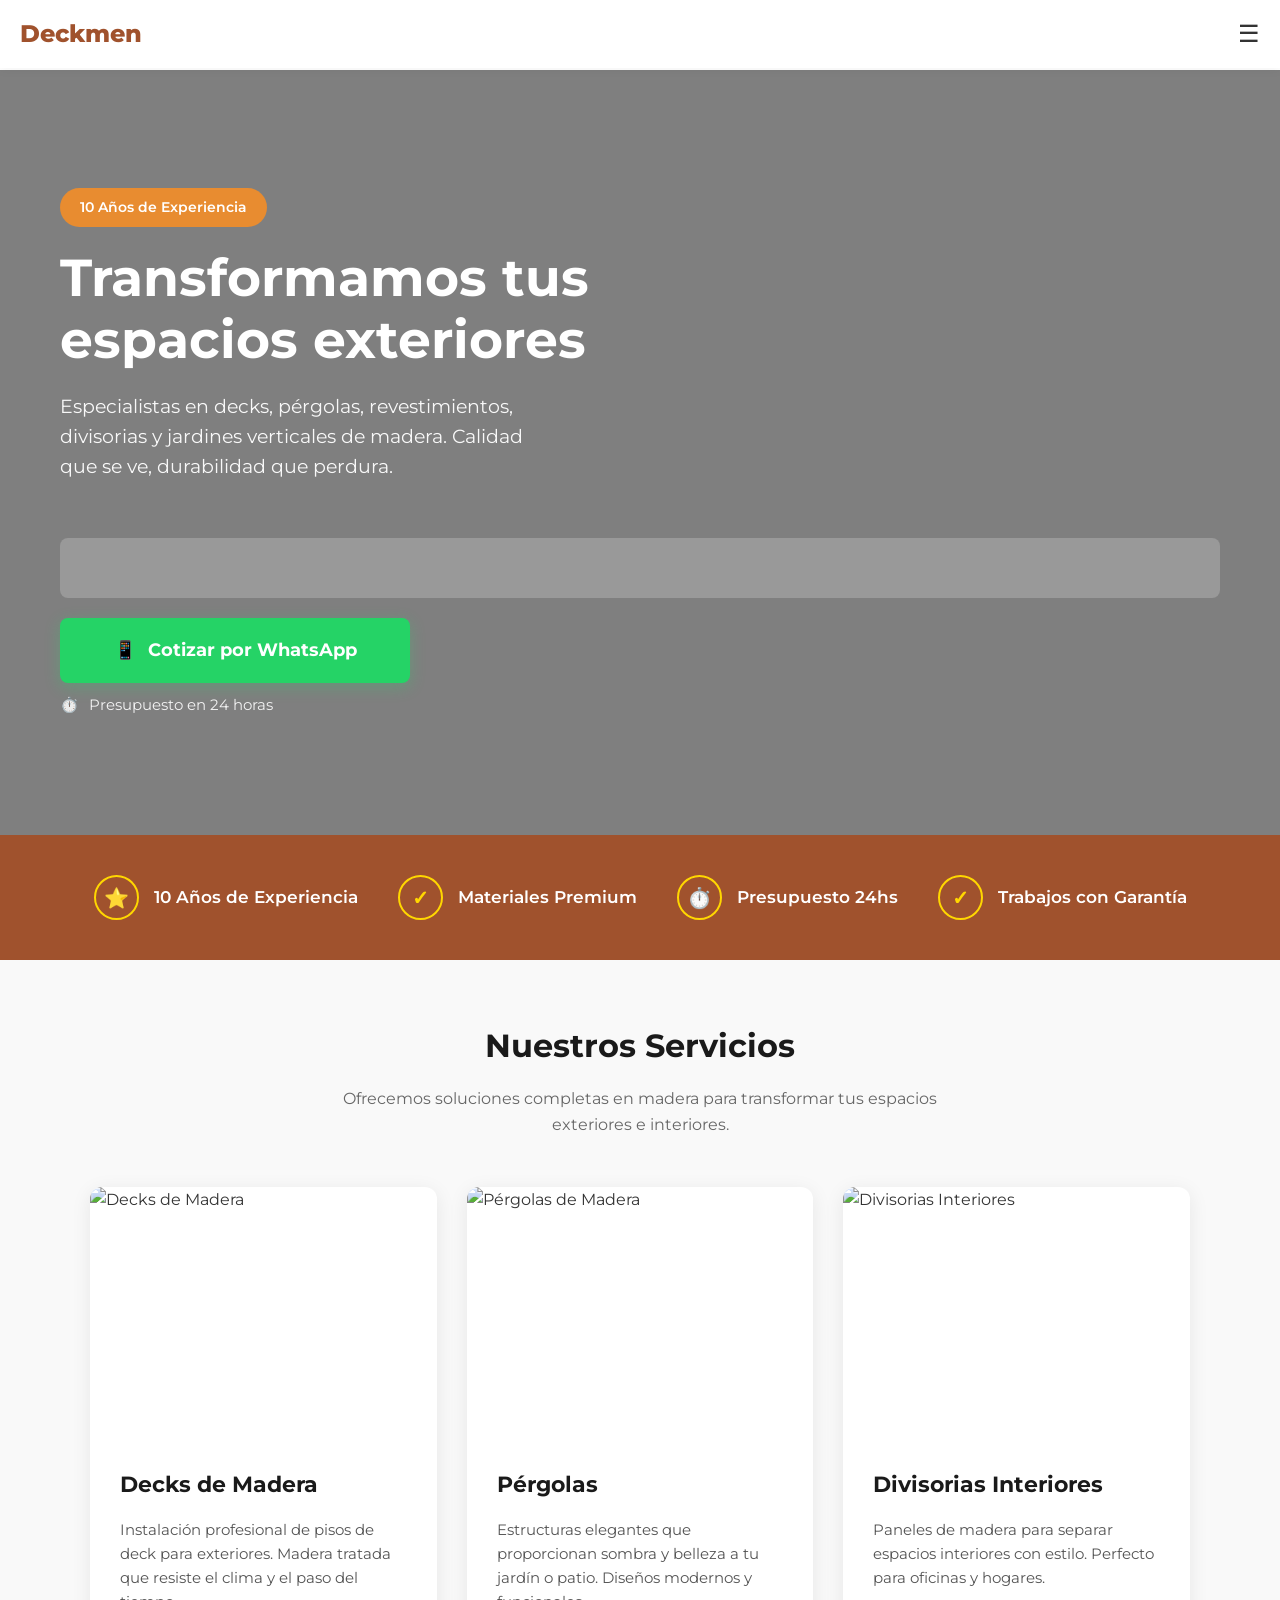
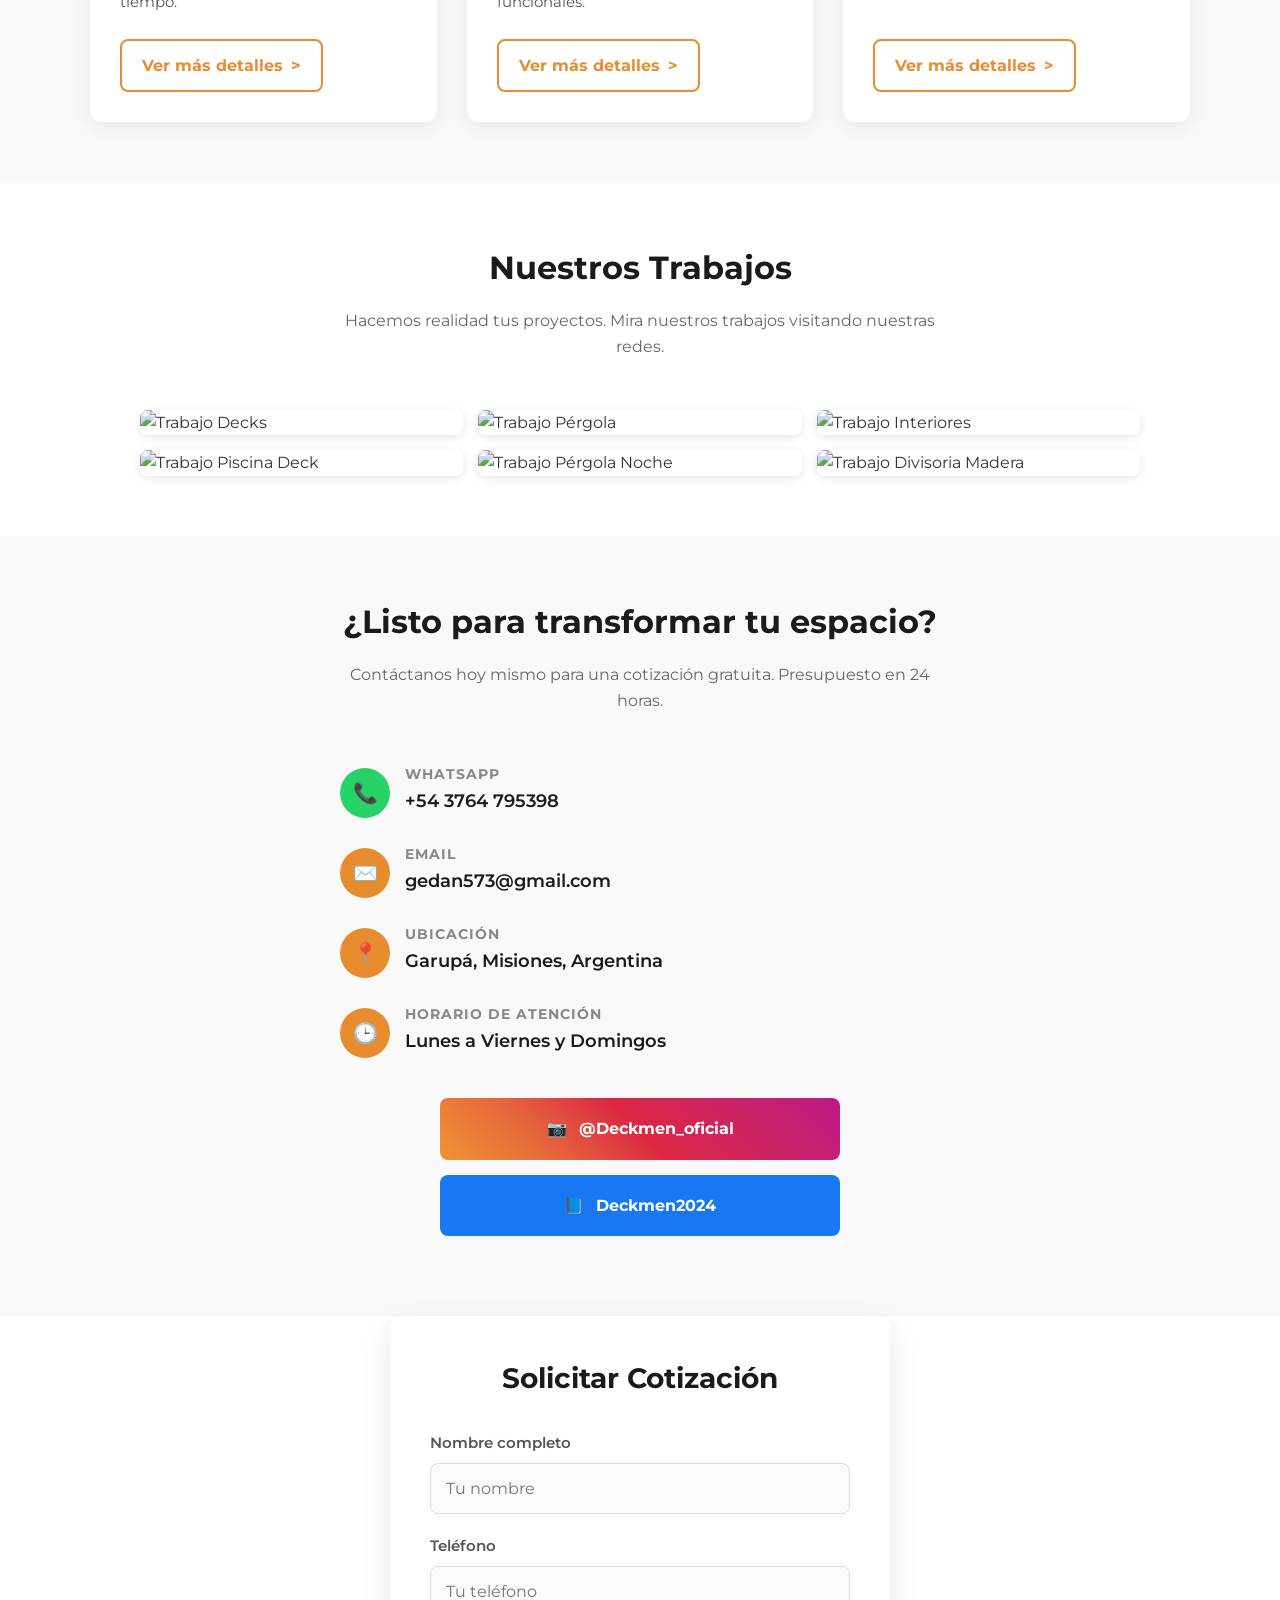
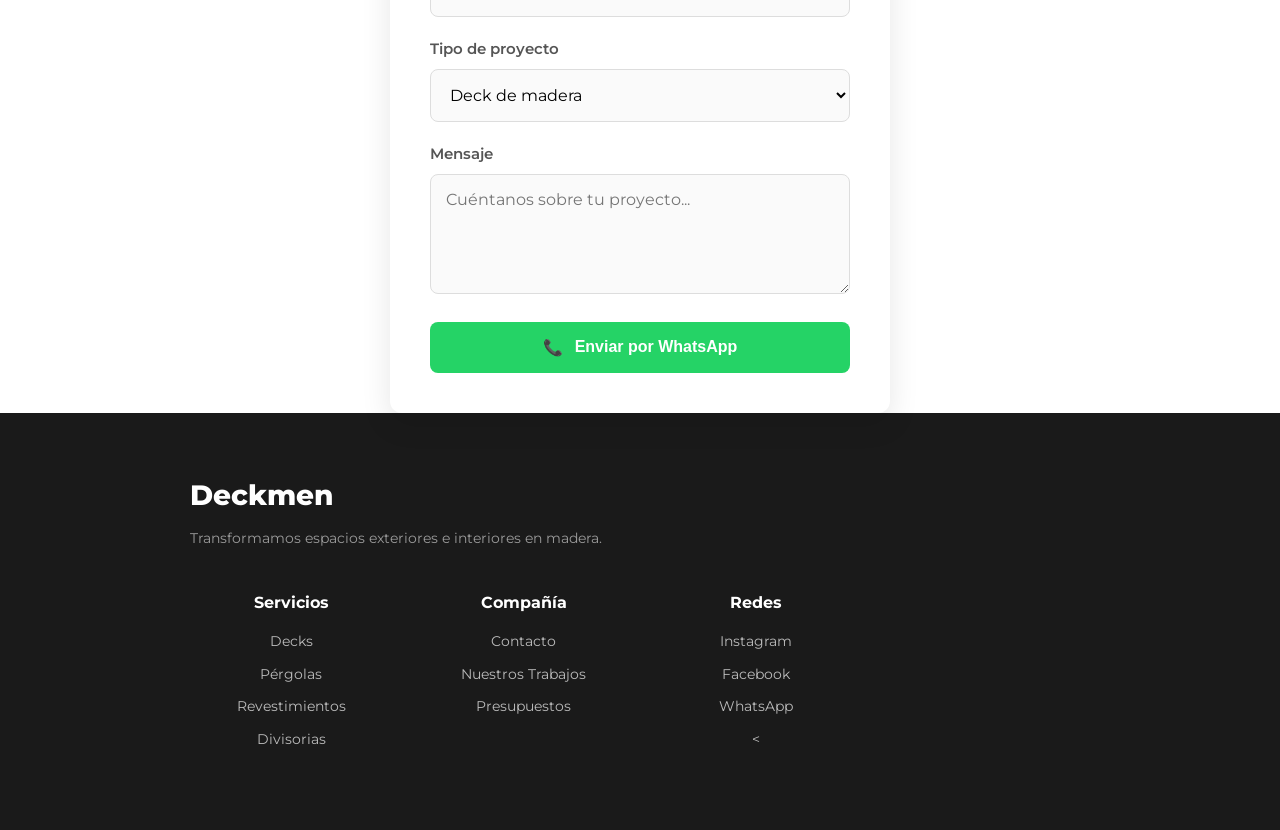
==== index.html @ de9d0a2b "Create index.html" ====
<!DOCTYPE html>
<html lang="es">
<head>
    <meta charset="UTF-8">
    <meta name="viewport" content="width=device-width, initial-scale=1.0">
    <title>Deckmen - Especialistas en Decks y Pérgolas</title>
    <link href="https://fonts.googleapis.com/css2?family=Montserrat:wght@400;600;700;800&display=swap" rel="stylesheet">
    <style>
        /* --- ESTILOS GENERALES --- */
        * { margin: 0; padding: 0; box-sizing: border-box; }
        body { font-family: 'Montserrat', sans-serif; line-height: 1.6; color: #333; background-color: #fff; padding-top: 70px; }
        h1, h2, h3 { font-weight: 700; color: #1a1a1a; }
        a { text-decoration: none; color: inherit; transition: 0.3s; }
        ul { list-style: none; }

        /* Variables de colores basados en las capturas */
        :root {
            --color-principal: #A0522D; /* Marrón/Naranja de fondo */
            --color-whatsapp: #25D366; /* Verde WhatsApp */
            --color-destacado: #E88C30; /* Naranja botones/iconos */
            --gris-fondo: #f9f9f9;
        }

        /* --- HEADER (Basado en image_8.png/image_9.png) --- */
        header { background: #fff; padding: 15px 20px; box-shadow: 0 2px 10px rgba(0,0,0,0.05); position: fixed; width: 100%; top: 0; z-index: 1000; display: flex; justify-content: space-between; align-items: center; }
        .logo { font-size: 24px; font-weight: 800; color: var(--color-principal); }
        .menu-btn { font-size: 24px; background: none; border: none; cursor: pointer; color: #333; }

        /* --- HERO SECTION (Basado en image_2.png) --- */
        .hero { 
            background: linear-gradient(rgba(0,0,0,0.5), rgba(0,0,0,0.5)), 
                        url('https://images.unsplash.com/photo-1590059336118-2e3b2e565983?q=80&w=1200&auto=format&fit=crop') no-repeat center center/cover; /* PLACEHOLDER IMAGE */
            min-height: 85vh; display: flex; flex-direction: column; justify-content: center; padding: 40px 20px; color: white; text-align: left;
        }
        .hero-badge { display: inline-block; background: var(--color-destacado); color: white; padding: 8px 20px; border-radius: 25px; font-size: 14px; font-weight: 600; margin-bottom: 20px; width: fit-content; }
        .hero h1 { font-size: 38px; color: white; margin-bottom: 20px; line-height: 1.2; max-width: 600px; }
        .hero p { font-size: 17px; margin-bottom: 35px; max-width: 500px; opacity: 0.95; }
        
        .btn-whatsapp { display: inline-flex; align-items: center; justify-content: center; gap: 12px; background: var(--color-whatsapp); color: white; padding: 18px 30px; border-radius: 8px; font-size: 18px; font-weight: 700; width: 100%; max-width: 350px; box-shadow: 0 4px 15px rgba(37, 211, 102, 0.3); }
        .btn-whatsapp:hover { background: #1ebe57; transform: translateY(-2px); }
        
        .placeholder-box { width: 100%; height: 60px; background: rgba(255,255,255,0.2); border-radius: 8px; margin: 20px 0; } /* Caja blanca vacía de image_2.png */
        .hero-note { display: flex; align-items: center; gap: 10px; font-size: 15px; opacity: 0.9; margin-top: 10px; }

        /* --- FEATURES BAR (Naranja - Basado en image_3.png) --- */
        .features { background: var(--color-principal); color: white; padding: 40px 20px; display: flex; flex-direction: column; gap: 25px; }
        .feature-item { display: flex; align-items: center; gap: 15px; font-size: 17px; font-weight: 600; }
        .feature-icon { font-size: 24px; color: #fff; width: 30px; text-align: center; }
        /* Iconos circulares con borde amarillo de las fotos */
        .feature-item .icon-circle { width: 45px; height: 45px; border-radius: 50%; border: 2px solid #FFD700; display: flex; align-items: center; justify-content: center; color: #FFD700; font-size: 20px; }

        /* --- SECCIONES COMUNES --- */
        section { padding: 60px 20px; }
        .section-title { color: #1a1a1a; font-size: 32px; text-align: center; margin-bottom: 15px; }
        .section-subtitle { text-align: center; color: #666; max-width: 600px; margin: 0 auto 50px auto; font-size: 16px; }

        /* --- SERVICIOS (Tarjetas con fotos - Basado en image_4.png, image_5.png) --- */
        .servicios { background-color: var(--gris-fondo); }
        .servicios-grid { display: grid; grid-template-columns: 1fr; gap: 30px; max-width: 400px; margin: 0 auto; }
        
        .servicio-card { background: white; border-radius: 12px; overflow: hidden; box-shadow: 0 4px 20px rgba(0,0,0,0.08); display: flex; flex-direction: column; }
        .servicio-img { width: 100%; height: 250px; object-fit: cover; }
        .servicio-info { padding: 30px; flex-grow: 1; display: flex; flex-direction: column; }
        .servicio-info h3 { color: #1a1a1a; font-size: 22px; margin-bottom: 15px; }
        .servicio-info p { color: #555; font-size: 15px; margin-bottom: 25px; flex-grow: 1; }
        
        .btn-detalles { display: inline-flex; align-items: center; justify-content: center; gap: 8px; color: var(--color-destacado); font-weight: 700; font-size: 16px; border: 2px solid var(--color-destacado); padding: 12px 20px; border-radius: 8px; width: fit-content; align-self: flex-start; }
        .btn-detalles:hover { background-color: var(--color-destacado); color: white; }

        /* --- NUESTROS TRABAJOS (Galería - Basado en image_6.png, image_7.png, image_8.png) --- */
        .trabajos-gallery { display: grid; grid-template-columns: 1fr; gap: 15px; max-width: 1000px; margin: 0 auto; }
        .gallery-item { width: 100%; border-radius: 8px; overflow: hidden; box-shadow: 0 2px 10px rgba(0,0,0,0.1); }
        .gallery-item img { width: 100%; height: auto; display: block; object-fit: cover; }

        /* --- CONTACTO DETALLADO (Basado en image_10.png) --- */
        .contacto-info { background-color: var(--gris-fondo); }
        .contacto-list { max-width: 600px; margin: 0 auto 40px auto; display: flex; flex-direction: column; gap: 25px; }
        .contacto-item { display: flex; align-items: flex-start; gap: 15px; }
        .contacto-icon-circle { width: 50px; height: 50px; border-radius: 50%; background-color: var(--color-destacado); color: white; display: flex; align-items: center; justify-content: center; font-size: 20px; flex-shrink: 0; margin-top: 5px; }
        /* Variación verde para WhatsApp */
        .contacto-item.ws .contacto-icon-circle { background-color: var(--color-whatsapp); }
        
        .contacto-text h4 { font-size: 14px; color: #888; text-transform: uppercase; letter-spacing: 1px; margin-bottom: 2px; }
        .contacto-text p { font-size: 18px; font-weight: 600; color: #1a1a1a; }

        /* Botones grandes de redes sociales */
        .social-buttons-large { display: flex; flex-direction: column; gap: 15px; max-width: 400px; margin: 0 auto; }
        .btn-social-lg { display: flex; align-items: center; justify-content: center; gap: 12px; padding: 18px; border-radius: 8px; color: white; font-weight: 700; font-size: 16px; text-align: center; }
        .btn-social-lg.ig { background: linear-gradient(45deg, #f09433 0%, #e6683c 25%, #dc2743 50%, #cc2366 75%, #bc1888 100%); }
        .btn-social-lg.fb { background-color: #1877F2; }
        .btn-social-lg:hover { transform: translateY(-2px); opacity: 0.9; }

        /* --- FORMULARIO COTIZACIÓN (Basado en image_8.png) --- */
        .quote-form-container { background-color: #fff; padding: 0; }
        .form-card { background: white; border-radius: 12px; padding: 40px; box-shadow: 0 10px 30px rgba(0,0,0,0.1); max-width: 500px; margin: -100px auto 0 auto; position: relative; z-index: 10; }
        .form-card h2 { font-size: 28px; text-align: center; margin-bottom: 30px; color: #1a1a1a; }
        
        .form-group { margin-bottom: 20px; }
        .form-label { display: block; font-weight: 600; color: #555; margin-bottom: 8px; font-size: 15px; }
        .form-input, .form-textarea, .form-select { width: 100%; padding: 15px; border: 1px solid #ddd; border-radius: 8px; font-family: 'Montserrat', sans-serif; font-size: 16px; background-color: #fafafa; }
        .form-textarea { height: 120px; resize: vertical; }
        
        .btn-submit-ws { display: inline-flex; align-items: center; justify-content: center; gap: 12px; background: var(--color-whatsapp); color: white; padding: 16px; border-radius: 8px; font-size: 16px; font-weight: 700; width: 100%; border: none; cursor: pointer; transition: 0.3s; }
        .btn-submit-ws:hover { background: #1ebe57; }

        /* Espaciador para el formulario que sobresale */
        .form-spacer { height: 120px; background-color: var(--gris-fondo); }

        /* --- FOOTER (Basado en image_8.png, image_9.png) --- */
        footer { background-color: #1a1a1a; color: rgba(255,255,255,0.7); padding: 60px 20px 30px 20px; font-size: 14px; }
        .footer-logo { font-size: 28px; font-weight: 800; color: #fff; margin-bottom: 10px; text-align: center; }
        .footer-tagline { text-align: center; margin-bottom: 40px; opacity: 0.8; }
        
        .footer-grid { display: grid; grid-template-columns: repeat(2, 1fr); gap: 30px; max-width: 600px; margin: 0 auto 40px auto; text-align: center; }
        .footer-col h4 { color: #fff; font-size: 16px; margin-bottom: 15px; }
        .footer-col ul li { margin-bottom: 10px; }
        .footer-col ul li a:hover { color: #fff; text-decoration: underline; }

        .footer-bottom { border-top: 1px solid rgba(255,255,255,0.1); padding-top: 30px; text-align: center; }
        .social-links-minimal { display: flex; justify-content: center; gap: 20px; margin-bottom: 20px; font-size: 18px; }
        .social-links-minimal a:hover { color: #fff; }

        /* --- RESPONSIVE MEDIA QUERIES --- */
        @media (min-width: 768px) {
            .hero { padding: 60px; }
            .hero h1 { font-size: 52px; }
            .hero p { font-size: 19px; }
            .btn-whatsapp { width: auto; }
            
            .features { flex-direction: row; justify-content: center; flex-wrap: wrap; gap: 40px; }
            
            .servicios-grid { grid-template-columns: repeat(2, 1fr); max-width: 800px; }
            
            .trabajos-gallery { grid-template-columns: repeat(2, 1fr); }
            
            .footer-grid { grid-template-columns: repeat(4, 1fr); max-width: 900px; }
            .footer-logo, .footer-tagline { text-align: left; margin-left: auto; margin-right: auto; max-width: 900px; }
        }

        @media (min-width: 1024px) {
            .servicios-grid { grid-template-columns: repeat(3, 1fr); max-width: 1100px; }
            .trabajos-gallery { grid-template-columns: repeat(3, 1fr); }
        }
    </style>
</head>
<body>
    
    <header>
        <a href="#" class="logo">Deckmen</a>
        <button class="menu-btn">☰</button>
    </header>

    <section class="hero">
        <span class="hero-badge">10 Años de Experiencia</span> <h1>Transformamos tus espacios exteriores</h1>
        <p>Especialistas en decks, pérgolas, revestimientos, divisorias y jardines verticales de madera. Calidad que se ve, durabilidad que perdura.</p>
        
        <div class="placeholder-box"></div> <a href="https://wa.me/543764795398?text=Hola%20Deckmen!%20Quiero%20cotizar%20un%20trabajo" class="btn-whatsapp" target="_blank">
            <span>📱</span> Cotizar por WhatsApp </a>
        <div class="hero-note">
            <span>⏱️</span>
            <span>Presupuesto en 24 horas</span>
        </div>
    </section>

    <section class="features">
        <div class="feature-item">
            <div class="icon-circle">⭐</div>
            <span>10 Años de Experiencia</span> </div>
        <div class="feature-item">
            <div class="icon-circle">✓</div>
            <span>Materiales Premium</span>
        </div>
        <div class="feature-item">
            <div class="icon-circle">⏱️</div>
            <span>Presupuesto 24hs</span>
        </div>
        <div class="feature-item">
            <div class="icon-circle">✓</div>
            <span>Trabajos con Garantía</span>
        </div>
    </section>

    <section class="servicios" id="servicios">
        <h2 class="section-title">Nuestros Servicios</h2>
        <p class="section-subtitle">Ofrecemos soluciones completas en madera para transformar tus espacios exteriores e interiores.</p>
        
        <div class="servicios-grid">
            <div class="servicio-card">
                <img src="https://images.unsplash.com/photo-1622390732800-4f5a3f28249a?q=80&w=500&auto=format&fit=crop" alt="Decks de Madera" class="servicio-img"> <div class="servicio-info">
                    <h3>Decks de Madera</h3>
                    <p>Instalación profesional de pisos de deck para exteriores. Madera tratada que resiste el clima y el paso del tiempo.</p>
                    <a href="#" class="btn-detalles">Ver más detalles <span>></span></a>
                </div>
            </div>

            <div class="servicio-card">
                <img src="https://images.unsplash.com/photo-1590059336118-2e3b2e565983?q=80&w=500&auto=format&fit=crop" alt="Pérgolas de Madera" class="servicio-img"> <div class="servicio-info">
                    <h3>Pérgolas</h3>
                    <p>Estructuras elegantes que proporcionan sombra y belleza a tu jardín o patio. Diseños modernos y funcionales.</p>
                    <a href="#" class="btn-detalles">Ver más detalles <span>></span></a>
                </div>
            </div>

            <div class="servicio-card">
                <img src="https://images.unsplash.com/photo-1618220179428-22790b461013?q=80&w=500&auto=format&fit=crop" alt="Divisorias Interiores" class="servicio-img"> <div class="servicio-info">
                    <h3>Divisorias Interiores</h3>
                    <p>Paneles de madera para separar espacios interiores con estilo. Perfecto para oficinas y hogares.</p>
                    <a href="#" class="btn-detalles">Ver más detalles <span>></span></a>
                </div>
            </div>
        </div>
    </section>

    <section class="trabajos" id="trabajos">
        <h2 class="section-title">Nuestros Trabajos</h2>
        <p class="section-subtitle">Hacemos realidad tus proyectos. Mira nuestros trabajos visitando nuestras redes.</p> <div class="trabajos-gallery">
            <div class="gallery-item"><img src="https://images.unsplash.com/photo-1580587771525-7819dd3e914a?q=80&w=600&auto=format&fit=crop" alt="Trabajo Decks"></div>
            <div class="gallery-item"><img src="https://images.unsplash.com/photo-1600607687920-4e2a09cf159d?q=80&w=600&auto=format&fit=crop" alt="Trabajo Pérgola"></div>
            <div class="gallery-item"><img src="https://images.unsplash.com/photo-1618219908412-a29a1bb7b86e?q=80&w=600&auto=format&fit=crop" alt="Trabajo Interiores"></div>
            <div class="gallery-item"><img src="https://images.unsplash.com/photo-1613545325278-f24b0cae1224?q=80&w=600&auto=format&fit=crop" alt="Trabajo Piscina Deck"></div>
            <div class="gallery-item"><img src="https://images.unsplash.com/photo-1600607687644-c7171b42498b?q=80&w=600&auto=format&fit=crop" alt="Trabajo Pérgola Noche"></div>
            <div class="gallery-item"><img src="https://images.unsplash.com/photo-1618221195710-dd6b41faaea6?q=80&w=600&auto=format&fit=crop" alt="Trabajo Divisoria Madera"></div>
        </div>
    </section>

    <section class="contacto-info" id="contacto">
        <h2 class="section-title">¿Listo para transformar tu espacio?</h2>
        <p class="section-subtitle">Contáctanos hoy mismo para una cotización gratuita. Presupuesto en 24 horas.</p>
        
        <div class="contacto-list">
            <div class="contacto-item ws">
                <div class="contacto-icon-circle">📞</div>
                <div class="contacto-text">
                    <h4>WhatsApp</h4>
                    <p>+54 3764 795398</p>
                </div>
            </div>
            <div class="contacto-item">
                <div class="contacto-icon-circle">✉️</div>
                <div class="contacto-text">
                    <h4>Email</h4>
                    <p>gedan573@gmail.com</p>
                </div>
            </div>
            <div class="contacto-item">
                <div class="contacto-icon-circle">📍</div>
                <div class="contacto-text">
                    <h4>Ubicación</h4>
                    <p>Garupá, Misiones, Argentina</p>
                </div>
            </div>
            <div class="contacto-item">
                <div class="contacto-icon-circle">🕒</div>
                <div class="contacto-text">
                    <h4>Horario de Atención</h4>
                    <p>Lunes a Viernes y Domingos</p>
                </div>
            </div>
        </div>

        <div class="social-buttons-large">
            <a href="https://instagram.com/Deckmen_oficial" class="btn-social-lg ig" target="_blank">
                <span>📷</span> @Deckmen_oficial
            </a>
            <a href="https://facebook.com/Deckmen2024" class="btn-social-lg fb" target="_blank">
                <span>📘</span> Deckmen2024
            </a>
        </div>
    </section>

    <div class="form-spacer"></div>

    <section class="quote-form-container">
        <div class="form-card">
            <h2>Solicitar Cotización</h2>
            <form id="cotizacionForm">
                <div class="form-group">
                    <label class="form-label">Nombre completo</label>
                    <input type="text" class="form-input" placeholder="Tu nombre" required id="formNombre">
                </div>
                <div class="form-group">
                    <label class="form-label">Teléfono</label>
                    <input type="tel" class="form-input" placeholder="Tu teléfono" required id="formTelefono">
                </div>
                <div class="form-group">
                    <label class="form-label">Tipo de proyecto</label>
                    <select class="form-select" id="formProyecto">
                        <option>Deck de madera</option>
                        <option>Pérgola</option>
                        <option>Revestimiento</option>
                        <option>Divisoria</option>
                        <option>Otro</option>
                    </select>
                </div>
                <div class="form-group">
                    <label class="form-label">Mensaje</label>
                    <textarea class="form-textarea" placeholder="Cuéntanos sobre tu proyecto..." id="formMensaje"></textarea>
                </div>
                <button type="submit" class="btn-submit-ws">
                    <span>📞</span> Enviar por WhatsApp
                </button>
            </form>
        </div>
    </section>

    <footer>
        <div class="footer-logo">Deckmen</div>
        <p class="footer-tagline">Transformamos espacios exteriores e interiores en madera.</p>
        
        <div class="footer-grid">
            <div class="footer-col">
                <h4>Servicios</h4>
                <ul>
                    <li><a href="#">Decks</a></li>
                    <li><a href="#">Pérgolas</a></li>
                    <li><a href="#">Revestimientos</a></li>
                    <li><a href="#">Divisorias</a></li>
                </ul>
            </div>
            <div class="footer-col">
                <h4>Compañía</h4>
                <ul>
                    <li><a href="#contacto">Contacto</a></li>
                    <li><a href="#trabajos">Nuestros Trabajos</a></li>
                    <li><a href="#">Presupuestos</a></li>
                </ul>
            </div>
            <div class="footer-col">
                <h4>Redes</h4>
                <ul>
                    <li><a href="https://instagram.com/Deckmen_oficial">Instagram</a></li>
                    <li><a href="https://facebook.com/Deckmen2024">Facebook</a></li>
                    <li><a href="#">WhatsApp</a></li>
                <
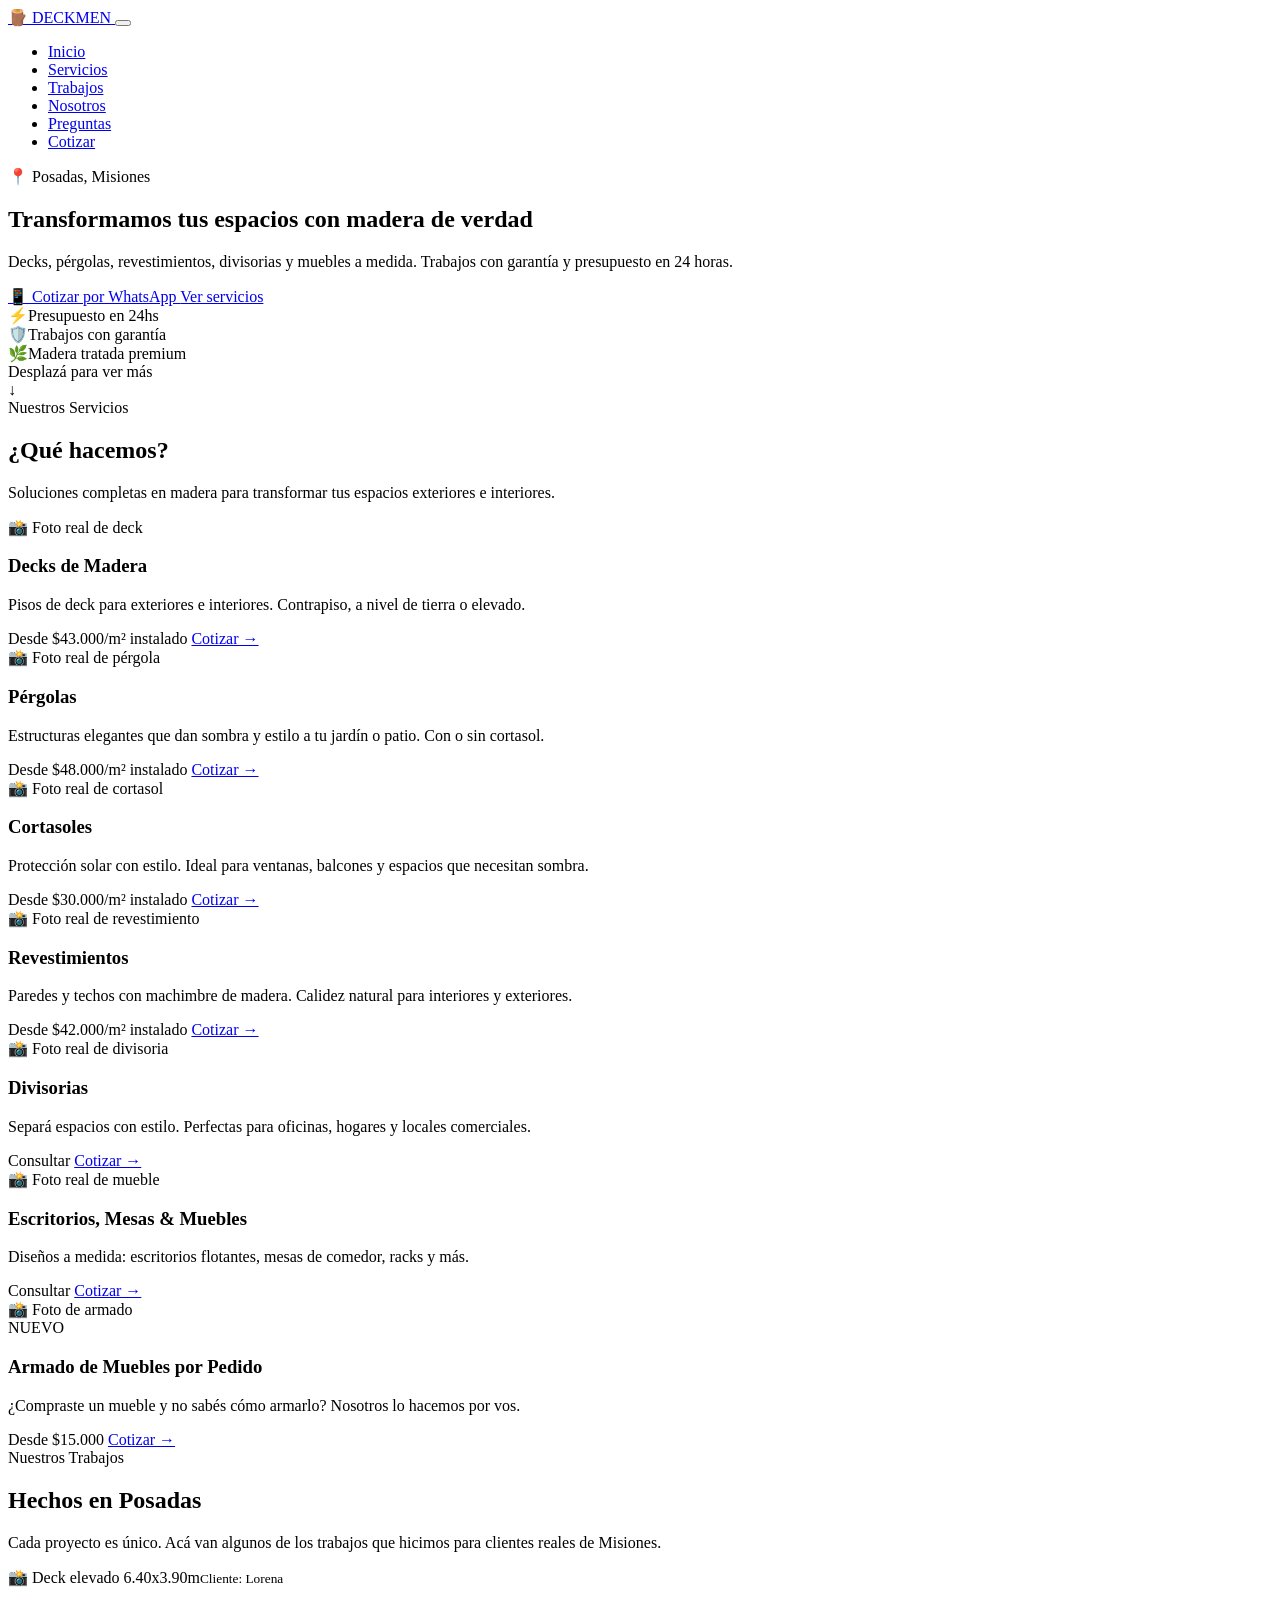
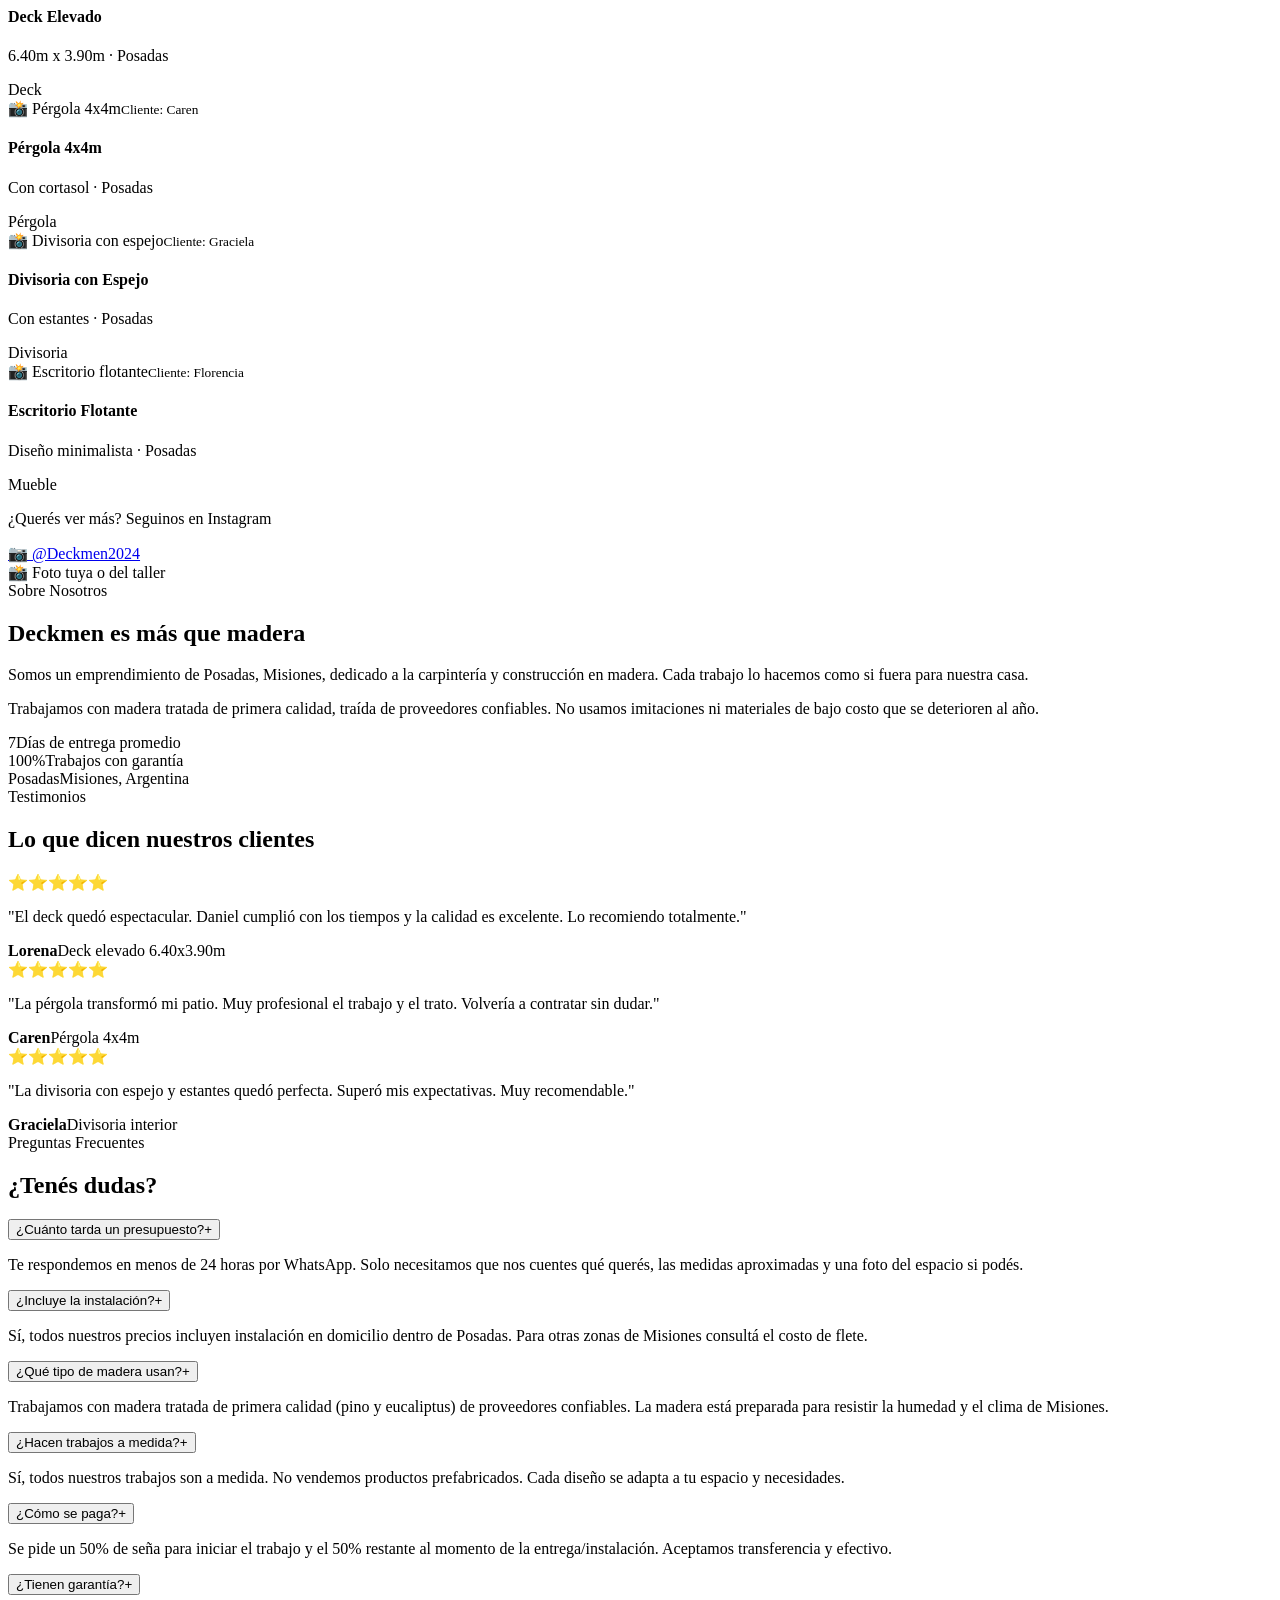
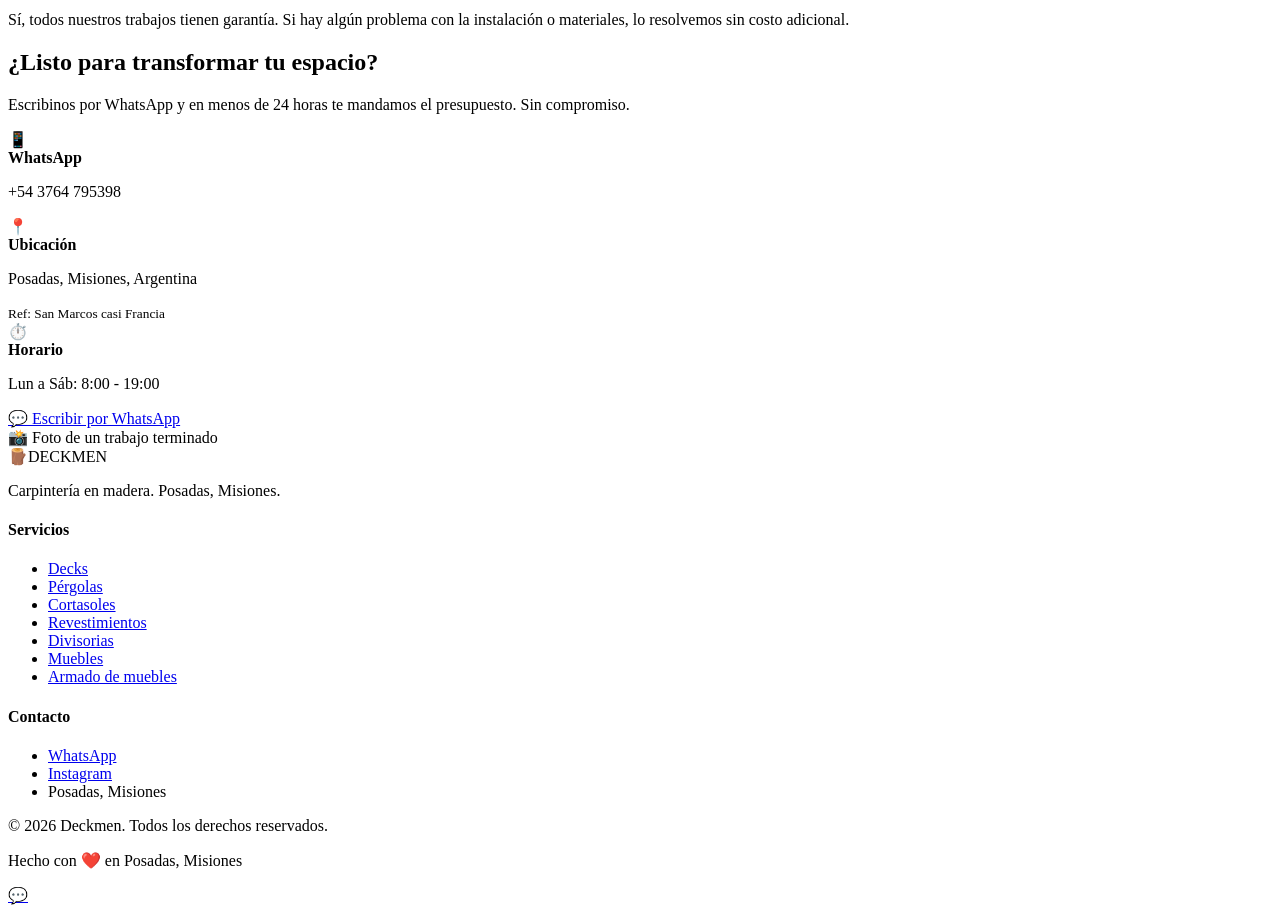
==== commit 49ea51b1: "Add files via upload" ====
--- a/index.html
+++ b/index.html
@@ -1,335 +1,296 @@
-
-<!DOCTYPE html>
-<html lang="es">
-<head>
-    <meta charset="UTF-8">
-    <meta name="viewport" content="width=device-width, initial-scale=1.0">
-    <title>Deckmen - Especialistas en Decks y Pérgolas</title>
-    <link href="https://fonts.googleapis.com/css2?family=Montserrat:wght@400;600;700;800&display=swap" rel="stylesheet">
-    <style>
-        /* --- ESTILOS GENERALES --- */
-        * { margin: 0; padding: 0; box-sizing: border-box; }
-        body { font-family: 'Montserrat', sans-serif; line-height: 1.6; color: #333; background-color: #fff; padding-top: 70px; }
-        h1, h2, h3 { font-weight: 700; color: #1a1a1a; }
-        a { text-decoration: none; color: inherit; transition: 0.3s; }
-        ul { list-style: none; }
-
-        /* Variables de colores basados en las capturas */
-        :root {
-            --color-principal: #A0522D; /* Marrón/Naranja de fondo */
-            --color-whatsapp: #25D366; /* Verde WhatsApp */
-            --color-destacado: #E88C30; /* Naranja botones/iconos */
-            --gris-fondo: #f9f9f9;
-        }
-
-        /* --- HEADER (Basado en image_8.png/image_9.png) --- */
-        header { background: #fff; padding: 15px 20px; box-shadow: 0 2px 10px rgba(0,0,0,0.05); position: fixed; width: 100%; top: 0; z-index: 1000; display: flex; justify-content: space-between; align-items: center; }
-        .logo { font-size: 24px; font-weight: 800; color: var(--color-principal); }
-        .menu-btn { font-size: 24px; background: none; border: none; cursor: pointer; color: #333; }
-
-        /* --- HERO SECTION (Basado en image_2.png) --- */
-        .hero { 
-            background: linear-gradient(rgba(0,0,0,0.5), rgba(0,0,0,0.5)), 
-                        url('https://images.unsplash.com/photo-1590059336118-2e3b2e565983?q=80&w=1200&auto=format&fit=crop') no-repeat center center/cover; /* PLACEHOLDER IMAGE */
-            min-height: 85vh; display: flex; flex-direction: column; justify-content: center; padding: 40px 20px; color: white; text-align: left;
-        }
-        .hero-badge { display: inline-block; background: var(--color-destacado); color: white; padding: 8px 20px; border-radius: 25px; font-size: 14px; font-weight: 600; margin-bottom: 20px; width: fit-content; }
-        .hero h1 { font-size: 38px; color: white; margin-bottom: 20px; line-height: 1.2; max-width: 600px; }
-        .hero p { font-size: 17px; margin-bottom: 35px; max-width: 500px; opacity: 0.95; }
-        
-        .btn-whatsapp { display: inline-flex; align-items: center; justify-content: center; gap: 12px; background: var(--color-whatsapp); color: white; padding: 18px 30px; border-radius: 8px; font-size: 18px; font-weight: 700; width: 100%; max-width: 350px; box-shadow: 0 4px 15px rgba(37, 211, 102, 0.3); }
-        .btn-whatsapp:hover { background: #1ebe57; transform: translateY(-2px); }
-        
-        .placeholder-box { width: 100%; height: 60px; background: rgba(255,255,255,0.2); border-radius: 8px; margin: 20px 0; } /* Caja blanca vacía de image_2.png */
-        .hero-note { display: flex; align-items: center; gap: 10px; font-size: 15px; opacity: 0.9; margin-top: 10px; }
-
-        /* --- FEATURES BAR (Naranja - Basado en image_3.png) --- */
-        .features { background: var(--color-principal); color: white; padding: 40px 20px; display: flex; flex-direction: column; gap: 25px; }
-        .feature-item { display: flex; align-items: center; gap: 15px; font-size: 17px; font-weight: 600; }
-        .feature-icon { font-size: 24px; color: #fff; width: 30px; text-align: center; }
-        /* Iconos circulares con borde amarillo de las fotos */
-        .feature-item .icon-circle { width: 45px; height: 45px; border-radius: 50%; border: 2px solid #FFD700; display: flex; align-items: center; justify-content: center; color: #FFD700; font-size: 20px; }
-
-        /* --- SECCIONES COMUNES --- */
-        section { padding: 60px 20px; }
-        .section-title { color: #1a1a1a; font-size: 32px; text-align: center; margin-bottom: 15px; }
-        .section-subtitle { text-align: center; color: #666; max-width: 600px; margin: 0 auto 50px auto; font-size: 16px; }
-
-        /* --- SERVICIOS (Tarjetas con fotos - Basado en image_4.png, image_5.png) --- */
-        .servicios { background-color: var(--gris-fondo); }
-        .servicios-grid { display: grid; grid-template-columns: 1fr; gap: 30px; max-width: 400px; margin: 0 auto; }
-        
-        .servicio-card { background: white; border-radius: 12px; overflow: hidden; box-shadow: 0 4px 20px rgba(0,0,0,0.08); display: flex; flex-direction: column; }
-        .servicio-img { width: 100%; height: 250px; object-fit: cover; }
-        .servicio-info { padding: 30px; flex-grow: 1; display: flex; flex-direction: column; }
-        .servicio-info h3 { color: #1a1a1a; font-size: 22px; margin-bottom: 15px; }
-        .servicio-info p { color: #555; font-size: 15px; margin-bottom: 25px; flex-grow: 1; }
-        
-        .btn-detalles { display: inline-flex; align-items: center; justify-content: center; gap: 8px; color: var(--color-destacado); font-weight: 700; font-size: 16px; border: 2px solid var(--color-destacado); padding: 12px 20px; border-radius: 8px; width: fit-content; align-self: flex-start; }
-        .btn-detalles:hover { background-color: var(--color-destacado); color: white; }
-
-        /* --- NUESTROS TRABAJOS (Galería - Basado en image_6.png, image_7.png, image_8.png) --- */
-        .trabajos-gallery { display: grid; grid-template-columns: 1fr; gap: 15px; max-width: 1000px; margin: 0 auto; }
-        .gallery-item { width: 100%; border-radius: 8px; overflow: hidden; box-shadow: 0 2px 10px rgba(0,0,0,0.1); }
-        .gallery-item img { width: 100%; height: auto; display: block; object-fit: cover; }
-
-        /* --- CONTACTO DETALLADO (Basado en image_10.png) --- */
-        .contacto-info { background-color: var(--gris-fondo); }
-        .contacto-list { max-width: 600px; margin: 0 auto 40px auto; display: flex; flex-direction: column; gap: 25px; }
-        .contacto-item { display: flex; align-items: flex-start; gap: 15px; }
-        .contacto-icon-circle { width: 50px; height: 50px; border-radius: 50%; background-color: var(--color-destacado); color: white; display: flex; align-items: center; justify-content: center; font-size: 20px; flex-shrink: 0; margin-top: 5px; }
-        /* Variación verde para WhatsApp */
-        .contacto-item.ws .contacto-icon-circle { background-color: var(--color-whatsapp); }
-        
-        .contacto-text h4 { font-size: 14px; color: #888; text-transform: uppercase; letter-spacing: 1px; margin-bottom: 2px; }
-        .contacto-text p { font-size: 18px; font-weight: 600; color: #1a1a1a; }
-
-        /* Botones grandes de redes sociales */
-        .social-buttons-large { display: flex; flex-direction: column; gap: 15px; max-width: 400px; margin: 0 auto; }
-        .btn-social-lg { display: flex; align-items: center; justify-content: center; gap: 12px; padding: 18px; border-radius: 8px; color: white; font-weight: 700; font-size: 16px; text-align: center; }
-        .btn-social-lg.ig { background: linear-gradient(45deg, #f09433 0%, #e6683c 25%, #dc2743 50%, #cc2366 75%, #bc1888 100%); }
-        .btn-social-lg.fb { background-color: #1877F2; }
-        .btn-social-lg:hover { transform: translateY(-2px); opacity: 0.9; }
-
-        /* --- FORMULARIO COTIZACIÓN (Basado en image_8.png) --- */
-        .quote-form-container { background-color: #fff; padding: 0; }
-        .form-card { background: white; border-radius: 12px; padding: 40px; box-shadow: 0 10px 30px rgba(0,0,0,0.1); max-width: 500px; margin: -100px auto 0 auto; position: relative; z-index: 10; }
-        .form-card h2 { font-size: 28px; text-align: center; margin-bottom: 30px; color: #1a1a1a; }
-        
-        .form-group { margin-bottom: 20px; }
-        .form-label { display: block; font-weight: 600; color: #555; margin-bottom: 8px; font-size: 15px; }
-        .form-input, .form-textarea, .form-select { width: 100%; padding: 15px; border: 1px solid #ddd; border-radius: 8px; font-family: 'Montserrat', sans-serif; font-size: 16px; background-color: #fafafa; }
-        .form-textarea { height: 120px; resize: vertical; }
-        
-        .btn-submit-ws { display: inline-flex; align-items: center; justify-content: center; gap: 12px; background: var(--color-whatsapp); color: white; padding: 16px; border-radius: 8px; font-size: 16px; font-weight: 700; width: 100%; border: none; cursor: pointer; transition: 0.3s; }
-        .btn-submit-ws:hover { background: #1ebe57; }
-
-        /* Espaciador para el formulario que sobresale */
-        .form-spacer { height: 120px; background-color: var(--gris-fondo); }
-
-        /* --- FOOTER (Basado en image_8.png, image_9.png) --- */
-        footer { background-color: #1a1a1a; color: rgba(255,255,255,0.7); padding: 60px 20px 30px 20px; font-size: 14px; }
-        .footer-logo { font-size: 28px; font-weight: 800; color: #fff; margin-bottom: 10px; text-align: center; }
-        .footer-tagline { text-align: center; margin-bottom: 40px; opacity: 0.8; }
-        
-        .footer-grid { display: grid; grid-template-columns: repeat(2, 1fr); gap: 30px; max-width: 600px; margin: 0 auto 40px auto; text-align: center; }
-        .footer-col h4 { color: #fff; font-size: 16px; margin-bottom: 15px; }
-        .footer-col ul li { margin-bottom: 10px; }
-        .footer-col ul li a:hover { color: #fff; text-decoration: underline; }
-
-        .footer-bottom { border-top: 1px solid rgba(255,255,255,0.1); padding-top: 30px; text-align: center; }
-        .social-links-minimal { display: flex; justify-content: center; gap: 20px; margin-bottom: 20px; font-size: 18px; }
-        .social-links-minimal a:hover { color: #fff; }
-
-        /* --- RESPONSIVE MEDIA QUERIES --- */
-        @media (min-width: 768px) {
-            .hero { padding: 60px; }
-            .hero h1 { font-size: 52px; }
-            .hero p { font-size: 19px; }
-            .btn-whatsapp { width: auto; }
-            
-            .features { flex-direction: row; justify-content: center; flex-wrap: wrap; gap: 40px; }
-            
-            .servicios-grid { grid-template-columns: repeat(2, 1fr); max-width: 800px; }
-            
-            .trabajos-gallery { grid-template-columns: repeat(2, 1fr); }
-            
-            .footer-grid { grid-template-columns: repeat(4, 1fr); max-width: 900px; }
-            .footer-logo, .footer-tagline { text-align: left; margin-left: auto; margin-right: auto; max-width: 900px; }
-        }
-
-        @media (min-width: 1024px) {
-            .servicios-grid { grid-template-columns: repeat(3, 1fr); max-width: 1100px; }
-            .trabajos-gallery { grid-template-columns: repeat(3, 1fr); }
-        }
-    </style>
-</head>
-<body>
-    
-    <header>
-        <a href="#" class="logo">Deckmen</a>
-        <button class="menu-btn">☰</button>
-    </header>
-
-    <section class="hero">
-        <span class="hero-badge">10 Años de Experiencia</span> <h1>Transformamos tus espacios exteriores</h1>
-        <p>Especialistas en decks, pérgolas, revestimientos, divisorias y jardines verticales de madera. Calidad que se ve, durabilidad que perdura.</p>
-        
-        <div class="placeholder-box"></div> <a href="https://wa.me/543764795398?text=Hola%20Deckmen!%20Quiero%20cotizar%20un%20trabajo" class="btn-whatsapp" target="_blank">
-            <span>📱</span> Cotizar por WhatsApp </a>
-        <div class="hero-note">
-            <span>⏱️</span>
-            <span>Presupuesto en 24 horas</span>
-        </div>
-    </section>
-
-    <section class="features">
-        <div class="feature-item">
-            <div class="icon-circle">⭐</div>
-            <span>10 Años de Experiencia</span> </div>
-        <div class="feature-item">
-            <div class="icon-circle">✓</div>
-            <span>Materiales Premium</span>
-        </div>
-        <div class="feature-item">
-            <div class="icon-circle">⏱️</div>
-            <span>Presupuesto 24hs</span>
-        </div>
-        <div class="feature-item">
-            <div class="icon-circle">✓</div>
-            <span>Trabajos con Garantía</span>
-        </div>
-    </section>
-
-    <section class="servicios" id="servicios">
-        <h2 class="section-title">Nuestros Servicios</h2>
-        <p class="section-subtitle">Ofrecemos soluciones completas en madera para transformar tus espacios exteriores e interiores.</p>
-        
-        <div class="servicios-grid">
-            <div class="servicio-card">
-                <img src="https://images.unsplash.com/photo-1622390732800-4f5a3f28249a?q=80&w=500&auto=format&fit=crop" alt="Decks de Madera" class="servicio-img"> <div class="servicio-info">
-                    <h3>Decks de Madera</h3>
-                    <p>Instalación profesional de pisos de deck para exteriores. Madera tratada que resiste el clima y el paso del tiempo.</p>
-                    <a href="#" class="btn-detalles">Ver más detalles <span>></span></a>
-                </div>
-            </div>
-
-            <div class="servicio-card">
-                <img src="https://images.unsplash.com/photo-1590059336118-2e3b2e565983?q=80&w=500&auto=format&fit=crop" alt="Pérgolas de Madera" class="servicio-img"> <div class="servicio-info">
-                    <h3>Pérgolas</h3>
-                    <p>Estructuras elegantes que proporcionan sombra y belleza a tu jardín o patio. Diseños modernos y funcionales.</p>
-                    <a href="#" class="btn-detalles">Ver más detalles <span>></span></a>
-                </div>
-            </div>
-
-            <div class="servicio-card">
-                <img src="https://images.unsplash.com/photo-1618220179428-22790b461013?q=80&w=500&auto=format&fit=crop" alt="Divisorias Interiores" class="servicio-img"> <div class="servicio-info">
-                    <h3>Divisorias Interiores</h3>
-                    <p>Paneles de madera para separar espacios interiores con estilo. Perfecto para oficinas y hogares.</p>
-                    <a href="#" class="btn-detalles">Ver más detalles <span>></span></a>
-                </div>
-            </div>
-        </div>
-    </section>
-
-    <section class="trabajos" id="trabajos">
-        <h2 class="section-title">Nuestros Trabajos</h2>
-        <p class="section-subtitle">Hacemos realidad tus proyectos. Mira nuestros trabajos visitando nuestras redes.</p> <div class="trabajos-gallery">
-            <div class="gallery-item"><img src="https://images.unsplash.com/photo-1580587771525-7819dd3e914a?q=80&w=600&auto=format&fit=crop" alt="Trabajo Decks"></div>
-            <div class="gallery-item"><img src="https://images.unsplash.com/photo-1600607687920-4e2a09cf159d?q=80&w=600&auto=format&fit=crop" alt="Trabajo Pérgola"></div>
-            <div class="gallery-item"><img src="https://images.unsplash.com/photo-1618219908412-a29a1bb7b86e?q=80&w=600&auto=format&fit=crop" alt="Trabajo Interiores"></div>
-            <div class="gallery-item"><img src="https://images.unsplash.com/photo-1613545325278-f24b0cae1224?q=80&w=600&auto=format&fit=crop" alt="Trabajo Piscina Deck"></div>
-            <div class="gallery-item"><img src="https://images.unsplash.com/photo-1600607687644-c7171b42498b?q=80&w=600&auto=format&fit=crop" alt="Trabajo Pérgola Noche"></div>
-            <div class="gallery-item"><img src="https://images.unsplash.com/photo-1618221195710-dd6b41faaea6?q=80&w=600&auto=format&fit=crop" alt="Trabajo Divisoria Madera"></div>
-        </div>
-    </section>
-
-    <section class="contacto-info" id="contacto">
-        <h2 class="section-title">¿Listo para transformar tu espacio?</h2>
-        <p class="section-subtitle">Contáctanos hoy mismo para una cotización gratuita. Presupuesto en 24 horas.</p>
-        
-        <div class="contacto-list">
-            <div class="contacto-item ws">
-                <div class="contacto-icon-circle">📞</div>
-                <div class="contacto-text">
-                    <h4>WhatsApp</h4>
-                    <p>+54 3764 795398</p>
-                </div>
-            </div>
-            <div class="contacto-item">
-                <div class="contacto-icon-circle">✉️</div>
-                <div class="contacto-text">
-                    <h4>Email</h4>
-                    <p>gedan573@gmail.com</p>
-                </div>
-            </div>
-            <div class="contacto-item">
-                <div class="contacto-icon-circle">📍</div>
-                <div class="contacto-text">
-                    <h4>Ubicación</h4>
-                    <p>Garupá, Misiones, Argentina</p>
-                </div>
-            </div>
-            <div class="contacto-item">
-                <div class="contacto-icon-circle">🕒</div>
-                <div class="contacto-text">
-                    <h4>Horario de Atención</h4>
-                    <p>Lunes a Viernes y Domingos</p>
-                </div>
-            </div>
-        </div>
-
-        <div class="social-buttons-large">
-            <a href="https://instagram.com/Deckmen_oficial" class="btn-social-lg ig" target="_blank">
-                <span>📷</span> @Deckmen_oficial
-            </a>
-            <a href="https://facebook.com/Deckmen2024" class="btn-social-lg fb" target="_blank">
-                <span>📘</span> Deckmen2024
-            </a>
-        </div>
-    </section>
-
-    <div class="form-spacer"></div>
-
-    <section class="quote-form-container">
-        <div class="form-card">
-            <h2>Solicitar Cotización</h2>
-            <form id="cotizacionForm">
-                <div class="form-group">
-                    <label class="form-label">Nombre completo</label>
-                    <input type="text" class="form-input" placeholder="Tu nombre" required id="formNombre">
-                </div>
-                <div class="form-group">
-                    <label class="form-label">Teléfono</label>
-                    <input type="tel" class="form-input" placeholder="Tu teléfono" required id="formTelefono">
-                </div>
-                <div class="form-group">
-                    <label class="form-label">Tipo de proyecto</label>
-                    <select class="form-select" id="formProyecto">
-                        <option>Deck de madera</option>
-                        <option>Pérgola</option>
-                        <option>Revestimiento</option>
-                        <option>Divisoria</option>
-                        <option>Otro</option>
-                    </select>
-                </div>
-                <div class="form-group">
-                    <label class="form-label">Mensaje</label>
-                    <textarea class="form-textarea" placeholder="Cuéntanos sobre tu proyecto..." id="formMensaje"></textarea>
-                </div>
-                <button type="submit" class="btn-submit-ws">
-                    <span>📞</span> Enviar por WhatsApp
-                </button>
-            </form>
-        </div>
-    </section>
-
-    <footer>
-        <div class="footer-logo">Deckmen</div>
-        <p class="footer-tagline">Transformamos espacios exteriores e interiores en madera.</p>
-        
-        <div class="footer-grid">
-            <div class="footer-col">
-                <h4>Servicios</h4>
-                <ul>
-                    <li><a href="#">Decks</a></li>
-                    <li><a href="#">Pérgolas</a></li>
-                    <li><a href="#">Revestimientos</a></li>
-                    <li><a href="#">Divisorias</a></li>
-                </ul>
-            </div>
-            <div class="footer-col">
-                <h4>Compañía</h4>
-                <ul>
-                    <li><a href="#contacto">Contacto</a></li>
-                    <li><a href="#trabajos">Nuestros Trabajos</a></li>
-                    <li><a href="#">Presupuestos</a></li>
-                </ul>
-            </div>
-            <div class="footer-col">
-                <h4>Redes</h4>
-                <ul>
-                    <li><a href="https://instagram.com/Deckmen_oficial">Instagram</a></li>
-                    <li><a href="https://facebook.com/Deckmen2024">Facebook</a></li>
-                    <li><a href="#">WhatsApp</a></li>
-                <
+<!DOCTYPE html>
+<html lang="es">
+<head>
+    <meta charset="UTF-8">
+    <meta name="viewport" content="width=device-width, initial-scale=1.0">
+    <title>Deckmen | Carpintería en Madera - Posadas, Misiones</title>
+    <meta name="description" content="Deckmen - Especialistas en decks, pérgolas, revestimientos, divisorias y muebles de madera en Posadas, Misiones.">
+    <link rel="stylesheet" href="css/style.css">
+    <link rel="preconnect" href="https://fonts.googleapis.com">
+    <link href="https://fonts.googleapis.com/css2?family=Montserrat:wght@300;400;500;600;700;800&display=swap" rel="stylesheet">
+</head>
+<body>
+    <nav class="navbar" id="navbar">
+        <div class="container nav-container">
+            <a href="#" class="logo">
+                <span class="logo-icon">🪵</span>
+                <span class="logo-text">DECKMEN</span>
+            </a>
+            <button class="nav-toggle" id="navToggle" aria-label="Menu">
+                <span></span><span></span><span></span>
+            </button>
+            <ul class="nav-menu" id="navMenu">
+                <li><a href="#inicio" class="nav-link">Inicio</a></li>
+                <li><a href="#servicios" class="nav-link">Servicios</a></li>
+                <li><a href="#trabajos" class="nav-link">Trabajos</a></li>
+                <li><a href="#nosotros" class="nav-link">Nosotros</a></li>
+                <li><a href="#faq" class="nav-link">Preguntas</a></li>
+                <li><a href="#contacto" class="nav-link nav-cta">Cotizar</a></li>
+            </ul>
+        </div>
+    </nav>
+
+    <section class="hero" id="inicio">
+        <div class="hero-overlay"></div>
+        <div class="hero-content">
+            <span class="hero-badge">📍 Posadas, Misiones</span>
+            <h1 class="hero-title">Transformamos tus espacios con <span class="accent">madera de verdad</span></h1>
+            <p class="hero-subtitle">Decks, pérgolas, revestimientos, divisorias y muebles a medida. Trabajos con garantía y presupuesto en 24 horas.</p>
+            <div class="hero-buttons">
+                <a href="https://wa.me/543764795398?text=Hola%20Deckmen,%20quiero%20cotizar%20un%20trabajo" class="btn btn-primary" target="_blank">
+                    <span>📱</span> Cotizar por WhatsApp
+                </a>
+                <a href="#servicios" class="btn btn-outline">Ver servicios</a>
+            </div>
+            <div class="hero-features">
+                <div class="feature-item"><span class="feature-icon">⚡</span><span>Presupuesto en 24hs</span></div>
+                <div class="feature-item"><span class="feature-icon">🛡️</span><span>Trabajos con garantía</span></div>
+                <div class="feature-item"><span class="feature-icon">🌿</span><span>Madera tratada premium</span></div>
+            </div>
+        </div>
+        <div class="hero-scroll"><span>Desplazá para ver más</span><div class="scroll-arrow">↓</div></div>
+    </section>
+
+    <section class="servicios" id="servicios">
+        <div class="container">
+            <div class="section-header">
+                <span class="section-tag">Nuestros Servicios</span>
+                <h2 class="section-title">¿Qué hacemos?</h2>
+                <p class="section-desc">Soluciones completas en madera para transformar tus espacios exteriores e interiores.</p>
+            </div>
+            <div class="servicios-grid">
+                <div class="servicio-card">
+                    <div class="servicio-img"><div class="img-placeholder"><span>📸 Foto real de deck</span></div></div>
+                    <div class="servicio-content">
+                        <h3>Decks de Madera</h3>
+                        <p>Pisos de deck para exteriores e interiores. Contrapiso, a nivel de tierra o elevado.</p>
+                        <span class="precio-desde">Desde $43.000/m² instalado</span>
+                        <a href="https://wa.me/543764795398?text=Hola%20Deckmen,%20quiero%20cotizar%20un%20deck" class="servicio-link" target="_blank">Cotizar →</a>
+                    </div>
+                </div>
+                <div class="servicio-card">
+                    <div class="servicio-img"><div class="img-placeholder"><span>📸 Foto real de pérgola</span></div></div>
+                    <div class="servicio-content">
+                        <h3>Pérgolas</h3>
+                        <p>Estructuras elegantes que dan sombra y estilo a tu jardín o patio. Con o sin cortasol.</p>
+                        <span class="precio-desde">Desde $48.000/m² instalado</span>
+                        <a href="https://wa.me/543764795398?text=Hola%20Deckmen,%20quiero%20cotizar%20una%20pergola" class="servicio-link" target="_blank">Cotizar →</a>
+                    </div>
+                </div>
+                <div class="servicio-card">
+                    <div class="servicio-img"><div class="img-placeholder"><span>📸 Foto real de cortasol</span></div></div>
+                    <div class="servicio-content">
+                        <h3>Cortasoles</h3>
+                        <p>Protección solar con estilo. Ideal para ventanas, balcones y espacios que necesitan sombra.</p>
+                        <span class="precio-desde">Desde $30.000/m² instalado</span>
+                        <a href="https://wa.me/543764795398?text=Hola%20Deckmen,%20quiero%20cotizar%20un%20cortasol" class="servicio-link" target="_blank">Cotizar →</a>
+                    </div>
+                </div>
+                <div class="servicio-card">
+                    <div class="servicio-img"><div class="img-placeholder"><span>📸 Foto real de revestimiento</span></div></div>
+                    <div class="servicio-content">
+                        <h3>Revestimientos</h3>
+                        <p>Paredes y techos con machimbre de madera. Calidez natural para interiores y exteriores.</p>
+                        <span class="precio-desde">Desde $42.000/m² instalado</span>
+                        <a href="https://wa.me/543764795398?text=Hola%20Deckmen,%20quiero%20cotizar%20un%20revestimiento" class="servicio-link" target="_blank">Cotizar →</a>
+                    </div>
+                </div>
+                <div class="servicio-card">
+                    <div class="servicio-img"><div class="img-placeholder"><span>📸 Foto real de divisoria</span></div></div>
+                    <div class="servicio-content">
+                        <h3>Divisorias</h3>
+                        <p>Separá espacios con estilo. Perfectas para oficinas, hogares y locales comerciales.</p>
+                        <span class="precio-desde">Consultar</span>
+                        <a href="https://wa.me/543764795398?text=Hola%20Deckmen,%20quiero%20cotizar%20una%20divisoria" class="servicio-link" target="_blank">Cotizar →</a>
+                    </div>
+                </div>
+                <div class="servicio-card">
+                    <div class="servicio-img"><div class="img-placeholder"><span>📸 Foto real de mueble</span></div></div>
+                    <div class="servicio-content">
+                        <h3>Escritorios, Mesas & Muebles</h3>
+                        <p>Diseños a medida: escritorios flotantes, mesas de comedor, racks y más.</p>
+                        <span class="precio-desde">Consultar</span>
+                        <a href="https://wa.me/543764795398?text=Hola%20Deckmen,%20quiero%20cotizar%20un%20mueble" class="servicio-link" target="_blank">Cotizar →</a>
+                    </div>
+                </div>
+                <div class="servicio-card servicio-destacado">
+                    <div class="servicio-img"><div class="img-placeholder"><span>📸 Foto de armado</span></div></div>
+                    <div class="servicio-content">
+                        <span class="badge-nuevo">NUEVO</span>
+                        <h3>Armado de Muebles por Pedido</h3>
+                        <p>¿Compraste un mueble y no sabés cómo armarlo? Nosotros lo hacemos por vos.</p>
+                        <span class="precio-desde">Desde $15.000</span>
+                        <a href="https://wa.me/543764795398?text=Hola%20Deckmen,%20quiero%20cotizar%20armado%20de%20muebles" class="servicio-link" target="_blank">Cotizar →</a>
+                    </div>
+                </div>
+            </div>
+        </div>
+    </section>
+
+    <section class="trabajos" id="trabajos">
+        <div class="container">
+            <div class="section-header">
+                <span class="section-tag">Nuestros Trabajos</span>
+                <h2 class="section-title">Hechos en Posadas</h2>
+                <p class="section-desc">Cada proyecto es único. Acá van algunos de los trabajos que hicimos para clientes reales de Misiones.</p>
+            </div>
+            <div class="trabajos-grid">
+                <div class="trabajo-card">
+                    <div class="trabajo-img"><div class="img-placeholder trabajo-placeholder"><span>📸 Deck elevado 6.40x3.90m</span><small>Cliente: Lorena</small></div></div>
+                    <div class="trabajo-info"><h4>Deck Elevado</h4><p>6.40m x 3.90m · Posadas</p><span class="trabajo-tag">Deck</span></div>
+                </div>
+                <div class="trabajo-card">
+                    <div class="trabajo-img"><div class="img-placeholder trabajo-placeholder"><span>📸 Pérgola 4x4m</span><small>Cliente: Caren</small></div></div>
+                    <div class="trabajo-info"><h4>Pérgola 4x4m</h4><p>Con cortasol · Posadas</p><span class="trabajo-tag">Pérgola</span></div>
+                </div>
+                <div class="trabajo-card">
+                    <div class="trabajo-img"><div class="img-placeholder trabajo-placeholder"><span>📸 Divisoria con espejo</span><small>Cliente: Graciela</small></div></div>
+                    <div class="trabajo-info"><h4>Divisoria con Espejo</h4><p>Con estantes · Posadas</p><span class="trabajo-tag">Divisoria</span></div>
+                </div>
+                <div class="trabajo-card">
+                    <div class="trabajo-img"><div class="img-placeholder trabajo-placeholder"><span>📸 Escritorio flotante</span><small>Cliente: Florencia</small></div></div>
+                    <div class="trabajo-info"><h4>Escritorio Flotante</h4><p>Diseño minimalista · Posadas</p><span class="trabajo-tag">Mueble</span></div>
+                </div>
+            </div>
+            <div class="trabajos-cta">
+                <p>¿Querés ver más? Seguinos en Instagram</p>
+                <a href="https://instagram.com/Deckmen2024" class="btn btn-secondary" target="_blank"><span>📷</span> @Deckmen2024</a>
+            </div>
+        </div>
+    </section>
+
+    <section class="nosotros" id="nosotros">
+        <div class="container">
+            <div class="nosotros-grid">
+                <div class="nosotros-img"><div class="img-placeholder nosotros-placeholder"><span>📸 Foto tuya o del taller</span></div></div>
+                <div class="nosotros-content">
+                    <span class="section-tag">Sobre Nosotros</span>
+                    <h2>Deckmen es más que madera</h2>
+                    <p>Somos un emprendimiento de Posadas, Misiones, dedicado a la carpintería y construcción en madera. Cada trabajo lo hacemos como si fuera para nuestra casa.</p>
+                    <p>Trabajamos con madera tratada de primera calidad, traída de proveedores confiables. No usamos imitaciones ni materiales de bajo costo que se deterioren al año.</p>
+                    <div class="nosotros-stats">
+                        <div class="stat"><span class="stat-num">7</span><span class="stat-label">Días de entrega promedio</span></div>
+                        <div class="stat"><span class="stat-num">100%</span><span class="stat-label">Trabajos con garantía</span></div>
+                        <div class="stat"><span class="stat-num">Posadas</span><span class="stat-label">Misiones, Argentina</span></div>
+                    </div>
+                </div>
+            </div>
+        </div>
+    </section>
+
+    <section class="testimonios">
+        <div class="container">
+            <div class="section-header">
+                <span class="section-tag">Testimonios</span>
+                <h2 class="section-title">Lo que dicen nuestros clientes</h2>
+            </div>
+            <div class="testimonios-grid">
+                <div class="testimonio-card">
+                    <div class="testimonio-stars">⭐⭐⭐⭐⭐</div>
+                    <p>"El deck quedó espectacular. Daniel cumplió con los tiempos y la calidad es excelente. Lo recomiendo totalmente."</p>
+                    <div class="testimonio-author"><strong>Lorena</strong><span>Deck elevado 6.40x3.90m</span></div>
+                </div>
+                <div class="testimonio-card">
+                    <div class="testimonio-stars">⭐⭐⭐⭐⭐</div>
+                    <p>"La pérgola transformó mi patio. Muy profesional el trabajo y el trato. Volvería a contratar sin dudar."</p>
+                    <div class="testimonio-author"><strong>Caren</strong><span>Pérgola 4x4m</span></div>
+                </div>
+                <div class="testimonio-card">
+                    <div class="testimonio-stars">⭐⭐⭐⭐⭐</div>
+                    <p>"La divisoria con espejo y estantes quedó perfecta. Superó mis expectativas. Muy recomendable."</p>
+                    <div class="testimonio-author"><strong>Graciela</strong><span>Divisoria interior</span></div>
+                </div>
+            </div>
+        </div>
+    </section>
+
+    <section class="faq" id="faq">
+        <div class="container">
+            <div class="section-header">
+                <span class="section-tag">Preguntas Frecuentes</span>
+                <h2 class="section-title">¿Tenés dudas?</h2>
+            </div>
+            <div class="faq-list">
+                <div class="faq-item">
+                    <button class="faq-question"><span>¿Cuánto tarda un presupuesto?</span><span class="faq-icon">+</span></button>
+                    <div class="faq-answer"><p>Te respondemos en menos de 24 horas por WhatsApp. Solo necesitamos que nos cuentes qué querés, las medidas aproximadas y una foto del espacio si podés.</p></div>
+                </div>
+                <div class="faq-item">
+                    <button class="faq-question"><span>¿Incluye la instalación?</span><span class="faq-icon">+</span></button>
+                    <div class="faq-answer"><p>Sí, todos nuestros precios incluyen instalación en domicilio dentro de Posadas. Para otras zonas de Misiones consultá el costo de flete.</p></div>
+                </div>
+                <div class="faq-item">
+                    <button class="faq-question"><span>¿Qué tipo de madera usan?</span><span class="faq-icon">+</span></button>
+                    <div class="faq-answer"><p>Trabajamos con madera tratada de primera calidad (pino y eucaliptus) de proveedores confiables. La madera está preparada para resistir la humedad y el clima de Misiones.</p></div>
+                </div>
+                <div class="faq-item">
+                    <button class="faq-question"><span>¿Hacen trabajos a medida?</span><span class="faq-icon">+</span></button>
+                    <div class="faq-answer"><p>Sí, todos nuestros trabajos son a medida. No vendemos productos prefabricados. Cada diseño se adapta a tu espacio y necesidades.</p></div>
+                </div>
+                <div class="faq-item">
+                    <button class="faq-question"><span>¿Cómo se paga?</span><span class="faq-icon">+</span></button>
+                    <div class="faq-answer"><p>Se pide un 50% de seña para iniciar el trabajo y el 50% restante al momento de la entrega/instalación. Aceptamos transferencia y efectivo.</p></div>
+                </div>
+                <div class="faq-item">
+                    <button class="faq-question"><span>¿Tienen garantía?</span><span class="faq-icon">+</span></button>
+                    <div class="faq-answer"><p>Sí, todos nuestros trabajos tienen garantía. Si hay algún problema con la instalación o materiales, lo resolvemos sin costo adicional.</p></div>
+                </div>
+            </div>
+        </div>
+    </section>
+
+    <section class="contacto" id="contacto">
+        <div class="container">
+            <div class="contacto-box">
+                <div class="contacto-content">
+                    <h2>¿Listo para transformar tu espacio?</h2>
+                    <p>Escribinos por WhatsApp y en menos de 24 horas te mandamos el presupuesto. Sin compromiso.</p>
+                    <div class="contacto-info">
+                        <div class="contacto-item"><span>📱</span><div><strong>WhatsApp</strong><p>+54 3764 795398</p></div></div>
+                        <div class="contacto-item"><span>📍</span><div><strong>Ubicación</strong><p>Posadas, Misiones, Argentina</p><small>Ref: San Marcos casi Francia</small></div></div>
+                        <div class="contacto-item"><span>⏱️</span><div><strong>Horario</strong><p>Lun a Sáb: 8:00 - 19:00</p></div></div>
+                    </div>
+                    <a href="https://wa.me/543764795398?text=Hola%20Deckmen,%20quiero%20cotizar%20un%20trabajo" class="btn btn-primary btn-large" target="_blank"><span>💬</span> Escribir por WhatsApp</a>
+                </div>
+                <div class="contacto-img"><div class="img-placeholder contacto-placeholder"><span>📸 Foto de un trabajo terminado</span></div></div>
+            </div>
+        </div>
+    </section>
+
+    <footer class="footer">
+        <div class="container">
+            <div class="footer-grid">
+                <div class="footer-brand"><span class="logo-icon">🪵</span><span class="footer-logo">DECKMEN</span><p>Carpintería en madera. Posadas, Misiones.</p></div>
+                <div class="footer-links">
+                    <h4>Servicios</h4>
+                    <ul>
+                        <li><a href="#servicios">Decks</a></li>
+                        <li><a href="#servicios">Pérgolas</a></li>
+                        <li><a href="#servicios">Cortasoles</a></li>
+                        <li><a href="#servicios">Revestimientos</a></li>
+                        <li><a href="#servicios">Divisorias</a></li>
+                        <li><a href="#servicios">Muebles</a></li>
+                        <li><a href="#servicios">Armado de muebles</a></li>
+                    </ul>
+                </div>
+                <div class="footer-links">
+                    <h4>Contacto</h4>
+                    <ul>
+                        <li><a href="https://wa.me/543764795398" target="_blank">WhatsApp</a></li>
+                        <li><a href="https://instagram.com/Deckmen2024" target="_blank">Instagram</a></li>
+                        <li>Posadas, Misiones</li>
+                    </ul>
+                </div>
+            </div>
+            <div class="footer-bottom">
+                <p>© 2026 Deckmen. Todos los derechos reservados.</p>
+                <p>Hecho con ❤️ en Posadas, Misiones</p>
+            </div>
+        </div>
+    </footer>
+
+    <a href="https://wa.me/543764795398?text=Hola%20Deckmen,%20quiero%20cotizar%20un%20trabajo" class="whatsapp-float" target="_blank" aria-label="WhatsApp"><span>💬</span></a>
+
+    <script src="js/main.js"></script>
+</body>
+</html>
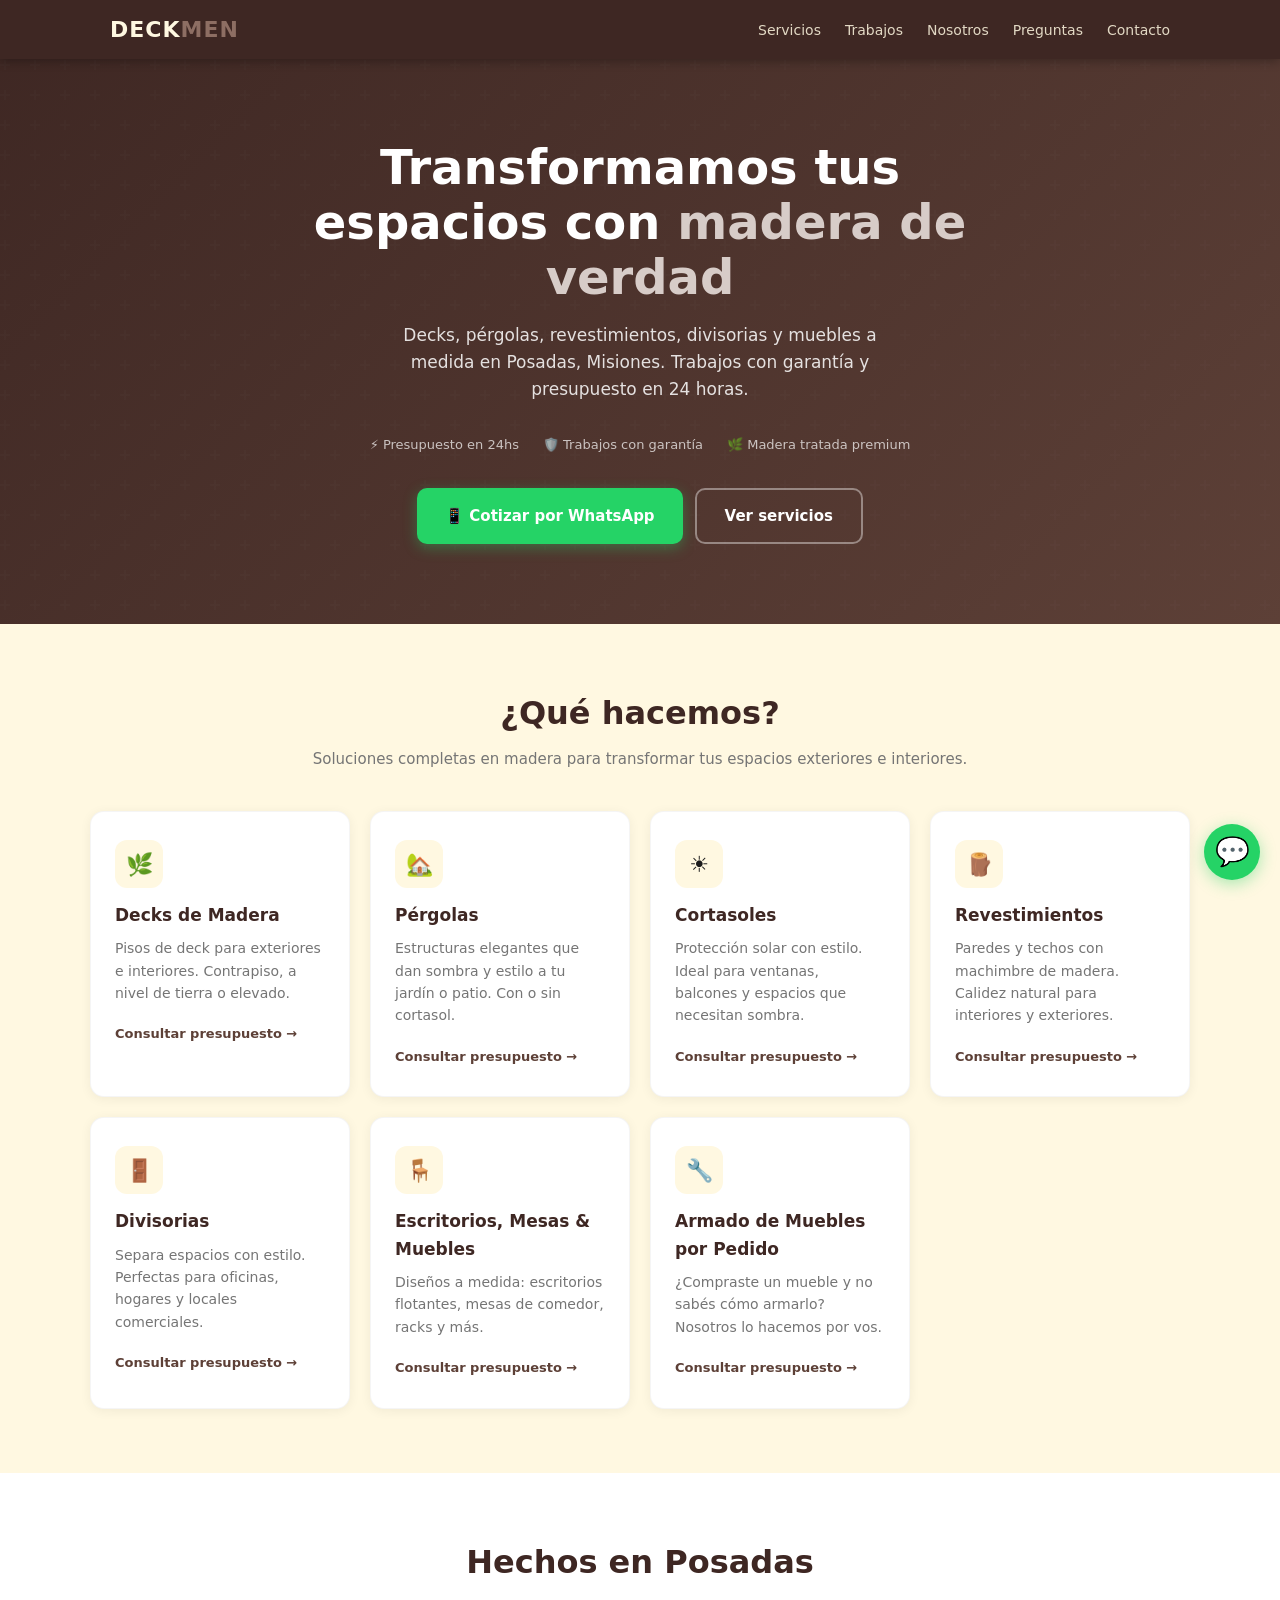
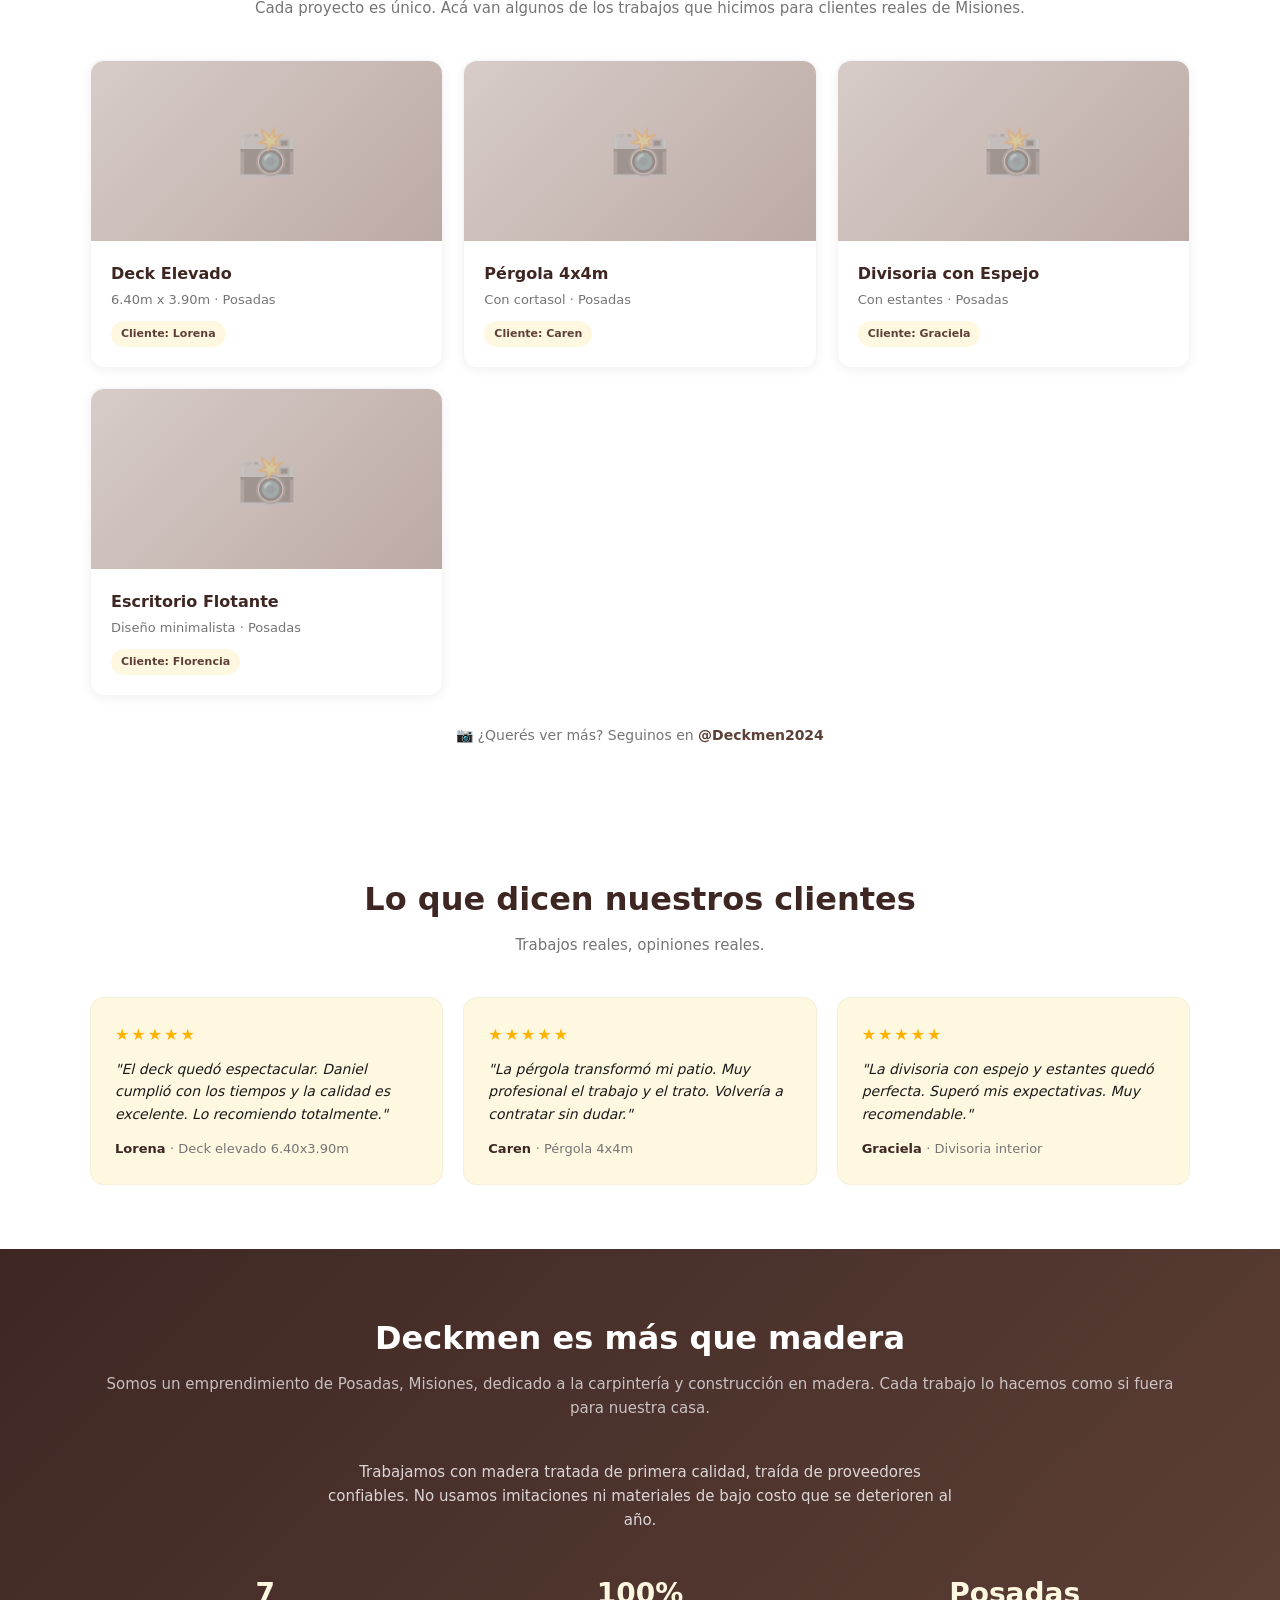
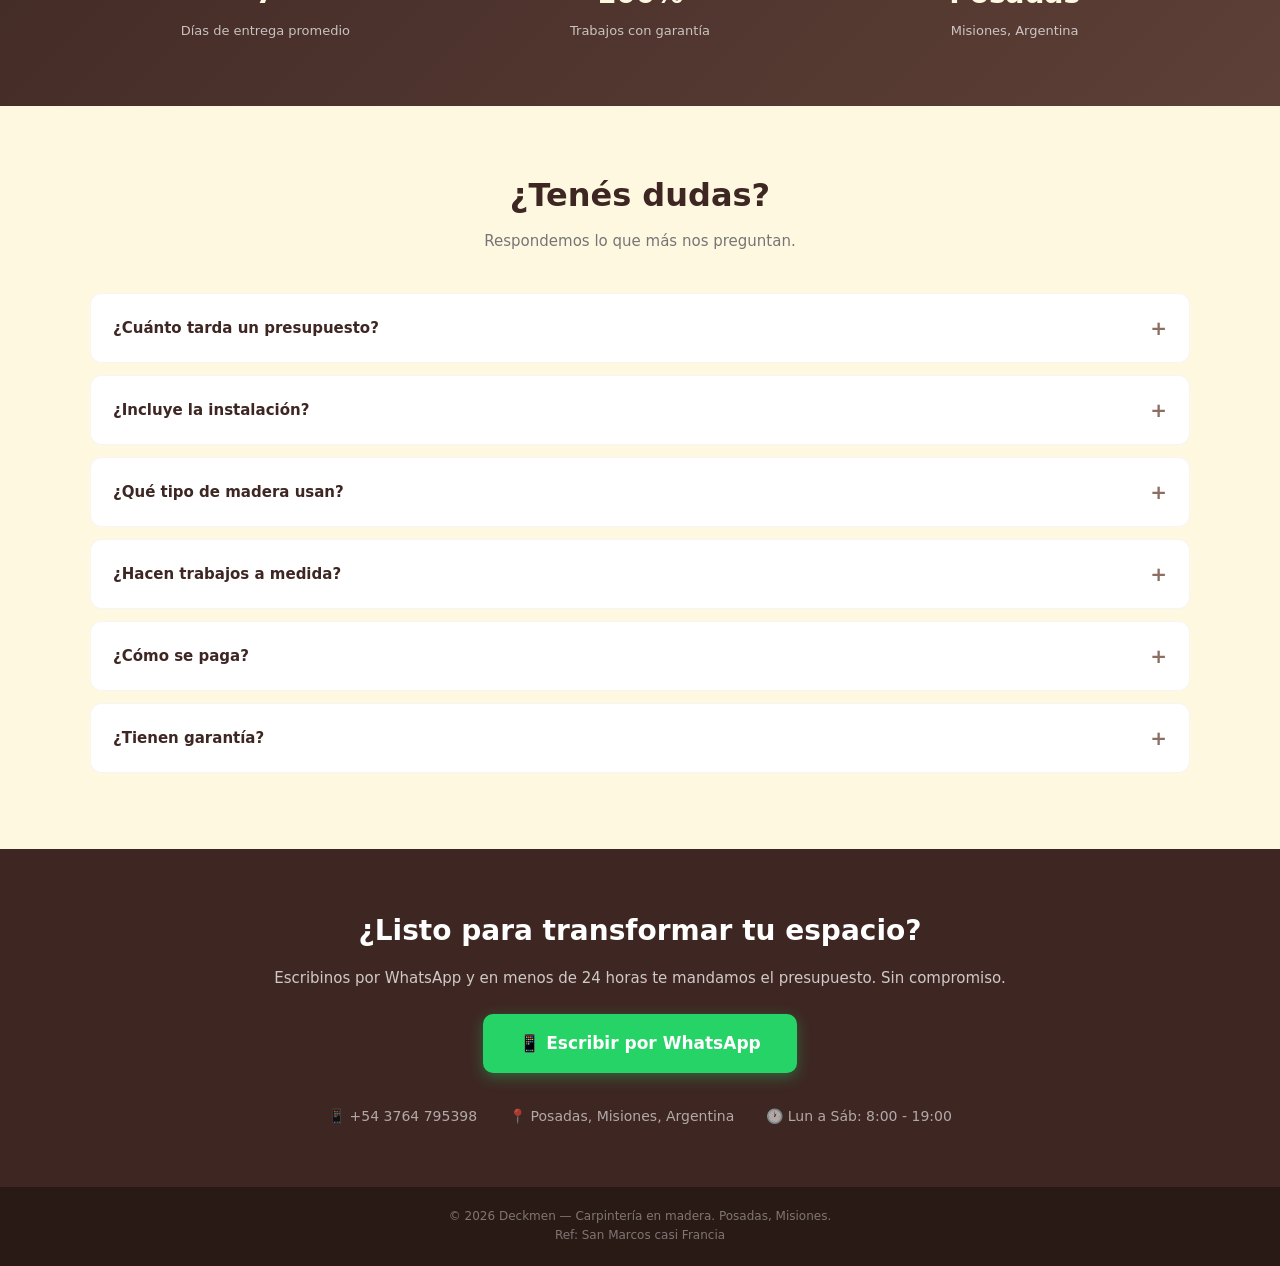
==== commit f240dc5f: "Update index.html" ====
--- a/index.html
+++ b/index.html
@@ -1,296 +1,516 @@
 <!DOCTYPE html>
-<html lang="es">
+<html lang="es-AR">
 <head>
-    <meta charset="UTF-8">
-    <meta name="viewport" content="width=device-width, initial-scale=1.0">
-    <title>Deckmen | Carpintería en Madera - Posadas, Misiones</title>
-    <meta name="description" content="Deckmen - Especialistas en decks, pérgolas, revestimientos, divisorias y muebles de madera en Posadas, Misiones.">
-    <link rel="stylesheet" href="css/style.css">
-    <link rel="preconnect" href="https://fonts.googleapis.com">
-    <link href="https://fonts.googleapis.com/css2?family=Montserrat:wght@300;400;500;600;700;800&display=swap" rel="stylesheet">
+<meta charset="UTF-8">
+<meta name="viewport" content="width=device-width, initial-scale=1.0">
+<title>Deckmen | Carpintería en Madera - Posadas, Misiones</title>
+<meta name="description" content="Decks, pérgolas, revestimientos, divisorias y muebles a medida en Posadas, Misiones. Presupuesto en 24hs por WhatsApp.">
+<style>
+  :root {
+    --madera-oscuro: #3E2723;
+    --madera-medio: #5D4037;
+    --madera-claro: #8D6E63;
+    --crema: #FFF8E1;
+    --blanco: #FFFFFF;
+    --negro: #1a1a1a;
+    --gris: #757575;
+    --verde-wa: #25D366;
+  }
+  * { margin: 0; padding: 0; box-sizing: border-box; }
+  html { scroll-behavior: smooth; }
+  body {
+    font-family: 'Segoe UI', system-ui, -apple-system, sans-serif;
+    background: var(--crema);
+    color: var(--negro);
+    line-height: 1.6;
+    -webkit-font-smoothing: antialiased;
+  }
+  a { text-decoration: none; color: inherit; }
+  img { max-width: 100%; display: block; }
+
+  /* NAV */
+  nav {
+    position: fixed; top: 0; left: 0; right: 0;
+    background: var(--madera-oscuro);
+    z-index: 1000;
+    box-shadow: 0 2px 10px rgba(0,0,0,0.3);
+  }
+  .nav-inner {
+    max-width: 1100px; margin: 0 auto;
+    display: flex; align-items: center; justify-content: space-between;
+    padding: 12px 20px;
+  }
+  .logo {
+    font-size: 22px; font-weight: 800;
+    color: var(--crema); letter-spacing: 1px;
+  }
+  .logo span { color: var(--madera-claro); }
+  .nav-links { display: flex; gap: 24px; list-style: none; }
+  .nav-links a {
+    color: rgba(255,248,225,0.85); font-size: 14px; font-weight: 500;
+    transition: color 0.2s;
+  }
+  .nav-links a:hover { color: var(--blanco); }
+  .menu-btn {
+    display: none; background: none; border: none;
+    color: var(--crema); font-size: 24px; cursor: pointer;
+  }
+
+  /* HERO */
+  .hero {
+    background: linear-gradient(135deg, var(--madera-oscuro) 0%, var(--madera-medio) 100%);
+    color: var(--blanco);
+    padding: 140px 20px 80px;
+    text-align: center;
+    position: relative;
+    overflow: hidden;
+  }
+  .hero::before {
+    content: ''; position: absolute; top: 0; left: 0; right: 0; bottom: 0;
+    background: url("data:image/svg+xml,%3Csvg width='60' height='60' viewBox='0 0 60 60' xmlns='http://www.w3.org/2000/svg'%3E%3Cg fill='none' fill-rule='evenodd'%3E%3Cg fill='%23ffffff' fill-opacity='0.03'%3E%3Cpath d='M36 34v-4h-2v4h-4v2h4v4h2v-4h4v-2h-4zm0-30V0h-2v4h-4v2h4v4h2V6h4V4h-4zM6 34v-4H4v4H0v2h4v4h2v-4h4v-2H6zM6 4V0H4v4H0v2h4v4h2V6h4V4H6z'/%3E%3C/g%3E%3C/g%3E%3C/svg%3E");
+    opacity: 0.4;
+  }
+  .hero-content { position: relative; z-index: 1; max-width: 700px; margin: 0 auto; }
+  .hero h1 {
+    font-size: clamp(28px, 5vw, 48px);
+    font-weight: 800; line-height: 1.15;
+    margin-bottom: 16px;
+  }
+  .hero h1 span { color: #D7CCC8; }
+  .hero p {
+    font-size: 17px; color: rgba(255,255,255,0.85);
+    margin-bottom: 32px; max-width: 540px; margin-left: auto; margin-right: auto;
+  }
+  .hero-badges {
+    display: flex; justify-content: center; gap: 24px; flex-wrap: wrap;
+    margin-bottom: 32px; font-size: 13px; color: rgba(255,255,255,0.7);
+  }
+  .hero-badges span { display: flex; align-items: center; gap: 6px; }
+
+  /* BOTONES */
+  .btn {
+    display: inline-flex; align-items: center; gap: 8px;
+    padding: 14px 28px; border-radius: 10px; font-size: 15px;
+    font-weight: 600; cursor: pointer; border: none;
+    transition: transform 0.15s, box-shadow 0.15s;
+  }
+  .btn:hover { transform: translateY(-2px); }
+  .btn-wa {
+    background: var(--verde-wa); color: var(--blanco);
+    box-shadow: 0 4px 14px rgba(37,211,102,0.35);
+  }
+  .btn-wa:hover { box-shadow: 0 6px 20px rgba(37,211,102,0.5); }
+  .btn-outline {
+    background: transparent; color: var(--blanco);
+    border: 2px solid rgba(255,255,255,0.4);
+  }
+  .btn-outline:hover { border-color: var(--blanco); background: rgba(255,255,255,0.08); }
+
+  /* SECCIONES */
+  section { padding: 64px 20px; }
+  .container { max-width: 1100px; margin: 0 auto; }
+  .section-title {
+    font-size: clamp(24px, 4vw, 32px); font-weight: 700;
+    text-align: center; margin-bottom: 8px; color: var(--madera-oscuro);
+  }
+  .section-sub {
+    text-align: center; color: var(--gris); font-size: 15px;
+    margin-bottom: 40px;
+  }
+
+  /* SERVICIOS */
+  .services-grid {
+    display: grid; grid-template-columns: repeat(auto-fit, minmax(260px, 1fr));
+    gap: 20px;
+  }
+  .service-card {
+    background: var(--blanco); border-radius: 14px;
+    padding: 28px 24px; box-shadow: 0 2px 12px rgba(0,0,0,0.06);
+    transition: transform 0.2s, box-shadow 0.2s;
+    border: 1px solid rgba(0,0,0,0.04);
+  }
+  .service-card:hover {
+    transform: translateY(-4px);
+    box-shadow: 0 8px 28px rgba(0,0,0,0.1);
+  }
+  .service-icon {
+    width: 48px; height: 48px; border-radius: 12px;
+    background: var(--crema); display: flex; align-items: center; justify-content: center;
+    font-size: 22px; margin-bottom: 14px;
+  }
+  .service-card h3 {
+    font-size: 17px; font-weight: 700; color: var(--madera-oscuro);
+    margin-bottom: 8px;
+  }
+  .service-card p {
+    font-size: 14px; color: var(--gris); margin-bottom: 16px;
+  }
+  .service-card .cta-link {
+    font-size: 13px; font-weight: 600; color: var(--madera-medio);
+    display: inline-flex; align-items: center; gap: 4px;
+  }
+  .service-card .cta-link::after {
+    content: '→'; transition: transform 0.2s;
+  }
+  .service-card:hover .cta-link::after { transform: translateX(4px); }
+
+  /* TRABAJOS */
+  .works-grid {
+    display: grid; grid-template-columns: repeat(auto-fit, minmax(280px, 1fr));
+    gap: 20px;
+  }
+  .work-card {
+    background: var(--blanco); border-radius: 14px; overflow: hidden;
+    box-shadow: 0 2px 12px rgba(0,0,0,0.06);
+    border: 1px solid rgba(0,0,0,0.04);
+  }
+  .work-img {
+    height: 180px; background: linear-gradient(135deg, #D7CCC8, #BCAAA4);
+    display: flex; align-items: center; justify-content: center;
+    font-size: 48px; color: rgba(62,39,35,0.25);
+  }
+  .work-body { padding: 20px; }
+  .work-body h4 { font-size: 16px; font-weight: 700; color: var(--madera-oscuro); margin-bottom: 4px; }
+  .work-body p { font-size: 13px; color: var(--gris); }
+  .work-tag {
+    display: inline-block; font-size: 11px; font-weight: 600;
+    background: var(--crema); color: var(--madera-medio);
+    padding: 4px 10px; border-radius: 20px; margin-top: 10px;
+  }
+
+  /* TESTIMONIOS */
+  .testimonials {
+    background: var(--blanco);
+  }
+  .testi-grid {
+    display: grid; grid-template-columns: repeat(auto-fit, minmax(280px, 1fr));
+    gap: 20px;
+  }
+  .testi-card {
+    background: var(--crema); border-radius: 14px; padding: 24px;
+    border: 1px solid rgba(0,0,0,0.04);
+  }
+  .stars { color: #FFB300; font-size: 16px; margin-bottom: 10px; letter-spacing: 2px; }
+  .testi-card p { font-size: 14px; color: var(--negro); margin-bottom: 14px; font-style: italic; }
+  .testi-author { font-size: 13px; font-weight: 700; color: var(--madera-oscuro); }
+  .testi-author span { font-weight: 400; color: var(--gris); }
+
+  /* FAQ */
+  .faq-item {
+    background: var(--blanco); border-radius: 12px; margin-bottom: 12px;
+    border: 1px solid rgba(0,0,0,0.04); overflow: hidden;
+  }
+  .faq-q {
+    padding: 18px 22px; font-size: 15px; font-weight: 600;
+    color: var(--madera-oscuro); cursor: pointer;
+    display: flex; justify-content: space-between; align-items: center;
+    user-select: none;
+  }
+  .faq-q::after {
+    content: '+'; font-size: 20px; color: var(--madera-claro);
+    transition: transform 0.2s;
+  }
+  .faq-item.open .faq-q::after { transform: rotate(45deg); }
+  .faq-a {
+    max-height: 0; overflow: hidden;
+    transition: max-height 0.3s ease, padding 0.3s ease;
+    padding: 0 22px;
+    font-size: 14px; color: var(--gris);
+  }
+  .faq-item.open .faq-a {
+    max-height: 200px; padding: 0 22px 18px;
+  }
+
+  /* NOSOTROS */
+  .about {
+    background: linear-gradient(135deg, var(--madera-oscuro), var(--madera-medio));
+    color: var(--blanco);
+  }
+  .about .section-title { color: var(--blanco); }
+  .about .section-sub { color: rgba(255,255,255,0.7); }
+  .about-grid {
+    display: grid; grid-template-columns: repeat(auto-fit, minmax(220px, 1fr));
+    gap: 24px; text-align: center;
+  }
+  .about-item h4 {
+    font-size: 28px; font-weight: 800; color: var(--crema);
+    margin-bottom: 4px;
+  }
+  .about-item p { font-size: 13px; color: rgba(255,255,255,0.7); }
+
+  /* CONTACTO / FOOTER */
+  .contact {
+    background: var(--madera-oscuro); color: var(--blanco);
+    text-align: center; padding: 60px 20px;
+  }
+  .contact h2 { font-size: 28px; font-weight: 700; margin-bottom: 12px; }
+  .contact p { color: rgba(255,255,255,0.75); margin-bottom: 24px; font-size: 15px; }
+  .contact-info {
+    display: flex; justify-content: center; gap: 32px; flex-wrap: wrap;
+    margin-top: 32px; font-size: 14px; color: rgba(255,255,255,0.6);
+  }
+  .contact-info div { display: flex; align-items: center; gap: 6px; }
+
+  /* FLOATING WA */
+  .float-wa {
+    position: fixed; bottom: 20px; right: 20px;
+    width: 56px; height: 56px; border-radius: 50%;
+    background: var(--verde-wa); color: var(--blanco);
+    display: flex; align-items: center; justify-content: center;
+    font-size: 28px; box-shadow: 0 4px 16px rgba(37,211,102,0.4);
+    z-index: 999; transition: transform 0.2s;
+  }
+  .float-wa:hover { transform: scale(1.1); }
+
+  /* FOOTER LINKS */
+  footer {
+    background: #2a1a16; color: rgba(255,255,255,0.4);
+    text-align: center; padding: 20px; font-size: 12px;
+  }
+
+  /* MOBILE */
+  @media (max-width: 640px) {
+    .nav-links { display: none; }
+    .menu-btn { display: block; }
+    .hero { padding: 120px 16px 60px; }
+    .hero-badges { gap: 12px; }
+    section { padding: 48px 16px; }
+    .contact-info { flex-direction: column; gap: 12px; }
+  }
+</style>
 </head>
 <body>
-    <nav class="navbar" id="navbar">
-        <div class="container nav-container">
-            <a href="#" class="logo">
-                <span class="logo-icon">🪵</span>
-                <span class="logo-text">DECKMEN</span>
-            </a>
-            <button class="nav-toggle" id="navToggle" aria-label="Menu">
-                <span></span><span></span><span></span>
-            </button>
-            <ul class="nav-menu" id="navMenu">
-                <li><a href="#inicio" class="nav-link">Inicio</a></li>
-                <li><a href="#servicios" class="nav-link">Servicios</a></li>
-                <li><a href="#trabajos" class="nav-link">Trabajos</a></li>
-                <li><a href="#nosotros" class="nav-link">Nosotros</a></li>
-                <li><a href="#faq" class="nav-link">Preguntas</a></li>
-                <li><a href="#contacto" class="nav-link nav-cta">Cotizar</a></li>
-            </ul>
+
+<!-- NAV -->
+<nav>
+  <div class="nav-inner">
+    <a href="#" class="logo">DECK<span>MEN</span></a>
+    <ul class="nav-links">
+      <li><a href="#servicios">Servicios</a></li>
+      <li><a href="#trabajos">Trabajos</a></li>
+      <li><a href="#nosotros">Nosotros</a></li>
+      <li><a href="#faq">Preguntas</a></li>
+      <li><a href="#contacto">Contacto</a></li>
+    </ul>
+    <button class="menu-btn" onclick="alert('Menú en desarrollo. Deslizá para navegar.')">☰</button>
+  </div>
+</nav>
+
+<!-- HERO -->
+<section class="hero">
+  <div class="hero-content">
+    <h1>Transformamos tus espacios con <span>madera de verdad</span></h1>
+    <p>Decks, pérgolas, revestimientos, divisorias y muebles a medida en Posadas, Misiones. Trabajos con garantía y presupuesto en 24 horas.</p>
+    <div class="hero-badges">
+      <span>⚡ Presupuesto en 24hs</span>
+      <span>🛡️ Trabajos con garantía</span>
+      <span>🌿 Madera tratada premium</span>
+    </div>
+    <div style="display:flex; gap:12px; justify-content:center; flex-wrap:wrap;">
+      <a href="https://wa.me/543764795398" class="btn btn-wa" target="_blank">📱 Cotizar por WhatsApp</a>
+      <a href="#servicios" class="btn btn-outline">Ver servicios</a>
+    </div>
+  </div>
+</section>
+
+<!-- SERVICIOS -->
+<section id="servicios">
+  <div class="container">
+    <h2 class="section-title">¿Qué hacemos?</h2>
+    <p class="section-sub">Soluciones completas en madera para transformar tus espacios exteriores e interiores.</p>
+    <div class="services-grid">
+      <div class="service-card">
+        <div class="service-icon">🌿</div>
+        <h3>Decks de Madera</h3>
+        <p>Pisos de deck para exteriores e interiores. Contrapiso, a nivel de tierra o elevado.</p>
+        <a href="https://wa.me/543764795398?text=Hola%2C%20quiero%20consultar%20por%20un%20deck" class="cta-link" target="_blank">Consultar presupuesto</a>
+      </div>
+      <div class="service-card">
+        <div class="service-icon">🏡</div>
+        <h3>Pérgolas</h3>
+        <p>Estructuras elegantes que dan sombra y estilo a tu jardín o patio. Con o sin cortasol.</p>
+        <a href="https://wa.me/543764795398?text=Hola%2C%20quiero%20consultar%20por%20una%20p%C3%A9rgola" class="cta-link" target="_blank">Consultar presupuesto</a>
+      </div>
+      <div class="service-card">
+        <div class="service-icon">☀️</div>
+        <h3>Cortasoles</h3>
+        <p>Protección solar con estilo. Ideal para ventanas, balcones y espacios que necesitan sombra.</p>
+        <a href="https://wa.me/543764795398?text=Hola%2C%20quiero%20consultar%20por%20un%20cortasol" class="cta-link" target="_blank">Consultar presupuesto</a>
+      </div>
+      <div class="service-card">
+        <div class="service-icon">🪵</div>
+        <h3>Revestimientos</h3>
+        <p>Paredes y techos con machimbre de madera. Calidez natural para interiores y exteriores.</p>
+        <a href="https://wa.me/543764795398?text=Hola%2C%20quiero%20consultar%20por%20un%20revestimiento" class="cta-link" target="_blank">Consultar presupuesto</a>
+      </div>
+      <div class="service-card">
+        <div class="service-icon">🚪</div>
+        <h3>Divisorias</h3>
+        <p>Separa espacios con estilo. Perfectas para oficinas, hogares y locales comerciales.</p>
+        <a href="https://wa.me/543764795398?text=Hola%2C%20quiero%20consultar%20por%20una%20divisoria" class="cta-link" target="_blank">Consultar presupuesto</a>
+      </div>
+      <div class="service-card">
+        <div class="service-icon">🪑</div>
+        <h3>Escritorios, Mesas & Muebles</h3>
+        <p>Diseños a medida: escritorios flotantes, mesas de comedor, racks y más.</p>
+        <a href="https://wa.me/543764795398?text=Hola%2C%20quiero%20consultar%20por%20muebles%20a%20medida" class="cta-link" target="_blank">Consultar presupuesto</a>
+      </div>
+      <div class="service-card">
+        <div class="service-icon">🔧</div>
+        <h3>Armado de Muebles por Pedido</h3>
+        <p>¿Compraste un mueble y no sabés cómo armarlo? Nosotros lo hacemos por vos.</p>
+        <a href="https://wa.me/543764795398?text=Hola%2C%20quiero%20consultar%20por%20armado%20de%20muebles" class="cta-link" target="_blank">Consultar presupuesto</a>
+      </div>
+    </div>
+  </div>
+</section>
+
+<!-- TRABAJOS -->
+<section id="trabajos" style="background:var(--blanco);">
+  <div class="container">
+    <h2 class="section-title">Hechos en Posadas</h2>
+    <p class="section-sub">Cada proyecto es único. Acá van algunos de los trabajos que hicimos para clientes reales de Misiones.</p>
+    <div class="works-grid">
+      <div class="work-card">
+        <div class="work-img">📸</div>
+        <div class="work-body">
+          <h4>Deck Elevado</h4>
+          <p>6.40m x 3.90m · Posadas</p>
+          <span class="work-tag">Cliente: Lorena</span>
         </div>
-    </nav>
-
-    <section class="hero" id="inicio">
-        <div class="hero-overlay"></div>
-        <div class="hero-content">
-            <span class="hero-badge">📍 Posadas, Misiones</span>
-            <h1 class="hero-title">Transformamos tus espacios con <span class="accent">madera de verdad</span></h1>
-            <p class="hero-subtitle">Decks, pérgolas, revestimientos, divisorias y muebles a medida. Trabajos con garantía y presupuesto en 24 horas.</p>
-            <div class="hero-buttons">
-                <a href="https://wa.me/543764795398?text=Hola%20Deckmen,%20quiero%20cotizar%20un%20trabajo" class="btn btn-primary" target="_blank">
-                    <span>📱</span> Cotizar por WhatsApp
-                </a>
-                <a href="#servicios" class="btn btn-outline">Ver servicios</a>
-            </div>
-            <div class="hero-features">
-                <div class="feature-item"><span class="feature-icon">⚡</span><span>Presupuesto en 24hs</span></div>
-                <div class="feature-item"><span class="feature-icon">🛡️</span><span>Trabajos con garantía</span></div>
-                <div class="feature-item"><span class="feature-icon">🌿</span><span>Madera tratada premium</span></div>
-            </div>
+      </div>
+      <div class="work-card">
+        <div class="work-img">📸</div>
+        <div class="work-body">
+          <h4>Pérgola 4x4m</h4>
+          <p>Con cortasol · Posadas</p>
+          <span class="work-tag">Cliente: Caren</span>
         </div>
-        <div class="hero-scroll"><span>Desplazá para ver más</span><div class="scroll-arrow">↓</div></div>
-    </section>
-
-    <section class="servicios" id="servicios">
-        <div class="container">
-            <div class="section-header">
-                <span class="section-tag">Nuestros Servicios</span>
-                <h2 class="section-title">¿Qué hacemos?</h2>
-                <p class="section-desc">Soluciones completas en madera para transformar tus espacios exteriores e interiores.</p>
-            </div>
-            <div class="servicios-grid">
-                <div class="servicio-card">
-                    <div class="servicio-img"><div class="img-placeholder"><span>📸 Foto real de deck</span></div></div>
-                    <div class="servicio-content">
-                        <h3>Decks de Madera</h3>
-                        <p>Pisos de deck para exteriores e interiores. Contrapiso, a nivel de tierra o elevado.</p>
-                        <span class="precio-desde">Desde $43.000/m² instalado</span>
-                        <a href="https://wa.me/543764795398?text=Hola%20Deckmen,%20quiero%20cotizar%20un%20deck" class="servicio-link" target="_blank">Cotizar →</a>
-                    </div>
-                </div>
-                <div class="servicio-card">
-                    <div class="servicio-img"><div class="img-placeholder"><span>📸 Foto real de pérgola</span></div></div>
-                    <div class="servicio-content">
-                        <h3>Pérgolas</h3>
-                        <p>Estructuras elegantes que dan sombra y estilo a tu jardín o patio. Con o sin cortasol.</p>
-                        <span class="precio-desde">Desde $48.000/m² instalado</span>
-                        <a href="https://wa.me/543764795398?text=Hola%20Deckmen,%20quiero%20cotizar%20una%20pergola" class="servicio-link" target="_blank">Cotizar →</a>
-                    </div>
-                </div>
-                <div class="servicio-card">
-                    <div class="servicio-img"><div class="img-placeholder"><span>📸 Foto real de cortasol</span></div></div>
-                    <div class="servicio-content">
-                        <h3>Cortasoles</h3>
-                        <p>Protección solar con estilo. Ideal para ventanas, balcones y espacios que necesitan sombra.</p>
-                        <span class="precio-desde">Desde $30.000/m² instalado</span>
-                        <a href="https://wa.me/543764795398?text=Hola%20Deckmen,%20quiero%20cotizar%20un%20cortasol" class="servicio-link" target="_blank">Cotizar →</a>
-                    </div>
-                </div>
-                <div class="servicio-card">
-                    <div class="servicio-img"><div class="img-placeholder"><span>📸 Foto real de revestimiento</span></div></div>
-                    <div class="servicio-content">
-                        <h3>Revestimientos</h3>
-                        <p>Paredes y techos con machimbre de madera. Calidez natural para interiores y exteriores.</p>
-                        <span class="precio-desde">Desde $42.000/m² instalado</span>
-                        <a href="https://wa.me/543764795398?text=Hola%20Deckmen,%20quiero%20cotizar%20un%20revestimiento" class="servicio-link" target="_blank">Cotizar →</a>
-                    </div>
-                </div>
-                <div class="servicio-card">
-                    <div class="servicio-img"><div class="img-placeholder"><span>📸 Foto real de divisoria</span></div></div>
-                    <div class="servicio-content">
-                        <h3>Divisorias</h3>
-                        <p>Separá espacios con estilo. Perfectas para oficinas, hogares y locales comerciales.</p>
-                        <span class="precio-desde">Consultar</span>
-                        <a href="https://wa.me/543764795398?text=Hola%20Deckmen,%20quiero%20cotizar%20una%20divisoria" class="servicio-link" target="_blank">Cotizar →</a>
-                    </div>
-                </div>
-                <div class="servicio-card">
-                    <div class="servicio-img"><div class="img-placeholder"><span>📸 Foto real de mueble</span></div></div>
-                    <div class="servicio-content">
-                        <h3>Escritorios, Mesas & Muebles</h3>
-                        <p>Diseños a medida: escritorios flotantes, mesas de comedor, racks y más.</p>
-                        <span class="precio-desde">Consultar</span>
-                        <a href="https://wa.me/543764795398?text=Hola%20Deckmen,%20quiero%20cotizar%20un%20mueble" class="servicio-link" target="_blank">Cotizar →</a>
-                    </div>
-                </div>
-                <div class="servicio-card servicio-destacado">
-                    <div class="servicio-img"><div class="img-placeholder"><span>📸 Foto de armado</span></div></div>
-                    <div class="servicio-content">
-                        <span class="badge-nuevo">NUEVO</span>
-                        <h3>Armado de Muebles por Pedido</h3>
-                        <p>¿Compraste un mueble y no sabés cómo armarlo? Nosotros lo hacemos por vos.</p>
-                        <span class="precio-desde">Desde $15.000</span>
-                        <a href="https://wa.me/543764795398?text=Hola%20Deckmen,%20quiero%20cotizar%20armado%20de%20muebles" class="servicio-link" target="_blank">Cotizar →</a>
-                    </div>
-                </div>
-            </div>
+      </div>
+      <div class="work-card">
+        <div class="work-img">📸</div>
+        <div class="work-body">
+          <h4>Divisoria con Espejo</h4>
+          <p>Con estantes · Posadas</p>
+          <span class="work-tag">Cliente: Graciela</span>
         </div>
-    </section>
-
-    <section class="trabajos" id="trabajos">
-        <div class="container">
-            <div class="section-header">
-                <span class="section-tag">Nuestros Trabajos</span>
-                <h2 class="section-title">Hechos en Posadas</h2>
-                <p class="section-desc">Cada proyecto es único. Acá van algunos de los trabajos que hicimos para clientes reales de Misiones.</p>
-            </div>
-            <div class="trabajos-grid">
-                <div class="trabajo-card">
-                    <div class="trabajo-img"><div class="img-placeholder trabajo-placeholder"><span>📸 Deck elevado 6.40x3.90m</span><small>Cliente: Lorena</small></div></div>
-                    <div class="trabajo-info"><h4>Deck Elevado</h4><p>6.40m x 3.90m · Posadas</p><span class="trabajo-tag">Deck</span></div>
-                </div>
-                <div class="trabajo-card">
-                    <div class="trabajo-img"><div class="img-placeholder trabajo-placeholder"><span>📸 Pérgola 4x4m</span><small>Cliente: Caren</small></div></div>
-                    <div class="trabajo-info"><h4>Pérgola 4x4m</h4><p>Con cortasol · Posadas</p><span class="trabajo-tag">Pérgola</span></div>
-                </div>
-                <div class="trabajo-card">
-                    <div class="trabajo-img"><div class="img-placeholder trabajo-placeholder"><span>📸 Divisoria con espejo</span><small>Cliente: Graciela</small></div></div>
-                    <div class="trabajo-info"><h4>Divisoria con Espejo</h4><p>Con estantes · Posadas</p><span class="trabajo-tag">Divisoria</span></div>
-                </div>
-                <div class="trabajo-card">
-                    <div class="trabajo-img"><div class="img-placeholder trabajo-placeholder"><span>📸 Escritorio flotante</span><small>Cliente: Florencia</small></div></div>
-                    <div class="trabajo-info"><h4>Escritorio Flotante</h4><p>Diseño minimalista · Posadas</p><span class="trabajo-tag">Mueble</span></div>
-                </div>
-            </div>
-            <div class="trabajos-cta">
-                <p>¿Querés ver más? Seguinos en Instagram</p>
-                <a href="https://instagram.com/Deckmen2024" class="btn btn-secondary" target="_blank"><span>📷</span> @Deckmen2024</a>
-            </div>
+      </div>
+      <div class="work-card">
+        <div class="work-img">📸</div>
+        <div class="work-body">
+          <h4>Escritorio Flotante</h4>
+          <p>Diseño minimalista · Posadas</p>
+          <span class="work-tag">Cliente: Florencia</span>
         </div>
-    </section>
-
-    <section class="nosotros" id="nosotros">
-        <div class="container">
-            <div class="nosotros-grid">
-                <div class="nosotros-img"><div class="img-placeholder nosotros-placeholder"><span>📸 Foto tuya o del taller</span></div></div>
-                <div class="nosotros-content">
-                    <span class="section-tag">Sobre Nosotros</span>
-                    <h2>Deckmen es más que madera</h2>
-                    <p>Somos un emprendimiento de Posadas, Misiones, dedicado a la carpintería y construcción en madera. Cada trabajo lo hacemos como si fuera para nuestra casa.</p>
-                    <p>Trabajamos con madera tratada de primera calidad, traída de proveedores confiables. No usamos imitaciones ni materiales de bajo costo que se deterioren al año.</p>
-                    <div class="nosotros-stats">
-                        <div class="stat"><span class="stat-num">7</span><span class="stat-label">Días de entrega promedio</span></div>
-                        <div class="stat"><span class="stat-num">100%</span><span class="stat-label">Trabajos con garantía</span></div>
-                        <div class="stat"><span class="stat-num">Posadas</span><span class="stat-label">Misiones, Argentina</span></div>
-                    </div>
-                </div>
-            </div>
-        </div>
-    </section>
-
-    <section class="testimonios">
-        <div class="container">
-            <div class="section-header">
-                <span class="section-tag">Testimonios</span>
-                <h2 class="section-title">Lo que dicen nuestros clientes</h2>
-            </div>
-            <div class="testimonios-grid">
-                <div class="testimonio-card">
-                    <div class="testimonio-stars">⭐⭐⭐⭐⭐</div>
-                    <p>"El deck quedó espectacular. Daniel cumplió con los tiempos y la calidad es excelente. Lo recomiendo totalmente."</p>
-                    <div class="testimonio-author"><strong>Lorena</strong><span>Deck elevado 6.40x3.90m</span></div>
-                </div>
-                <div class="testimonio-card">
-                    <div class="testimonio-stars">⭐⭐⭐⭐⭐</div>
-                    <p>"La pérgola transformó mi patio. Muy profesional el trabajo y el trato. Volvería a contratar sin dudar."</p>
-                    <div class="testimonio-author"><strong>Caren</strong><span>Pérgola 4x4m</span></div>
-                </div>
-                <div class="testimonio-card">
-                    <div class="testimonio-stars">⭐⭐⭐⭐⭐</div>
-                    <p>"La divisoria con espejo y estantes quedó perfecta. Superó mis expectativas. Muy recomendable."</p>
-                    <div class="testimonio-author"><strong>Graciela</strong><span>Divisoria interior</span></div>
-                </div>
-            </div>
-        </div>
-    </section>
-
-    <section class="faq" id="faq">
-        <div class="container">
-            <div class="section-header">
-                <span class="section-tag">Preguntas Frecuentes</span>
-                <h2 class="section-title">¿Tenés dudas?</h2>
-            </div>
-            <div class="faq-list">
-                <div class="faq-item">
-                    <button class="faq-question"><span>¿Cuánto tarda un presupuesto?</span><span class="faq-icon">+</span></button>
-                    <div class="faq-answer"><p>Te respondemos en menos de 24 horas por WhatsApp. Solo necesitamos que nos cuentes qué querés, las medidas aproximadas y una foto del espacio si podés.</p></div>
-                </div>
-                <div class="faq-item">
-                    <button class="faq-question"><span>¿Incluye la instalación?</span><span class="faq-icon">+</span></button>
-                    <div class="faq-answer"><p>Sí, todos nuestros precios incluyen instalación en domicilio dentro de Posadas. Para otras zonas de Misiones consultá el costo de flete.</p></div>
-                </div>
-                <div class="faq-item">
-                    <button class="faq-question"><span>¿Qué tipo de madera usan?</span><span class="faq-icon">+</span></button>
-                    <div class="faq-answer"><p>Trabajamos con madera tratada de primera calidad (pino y eucaliptus) de proveedores confiables. La madera está preparada para resistir la humedad y el clima de Misiones.</p></div>
-                </div>
-                <div class="faq-item">
-                    <button class="faq-question"><span>¿Hacen trabajos a medida?</span><span class="faq-icon">+</span></button>
-                    <div class="faq-answer"><p>Sí, todos nuestros trabajos son a medida. No vendemos productos prefabricados. Cada diseño se adapta a tu espacio y necesidades.</p></div>
-                </div>
-                <div class="faq-item">
-                    <button class="faq-question"><span>¿Cómo se paga?</span><span class="faq-icon">+</span></button>
-                    <div class="faq-answer"><p>Se pide un 50% de seña para iniciar el trabajo y el 50% restante al momento de la entrega/instalación. Aceptamos transferencia y efectivo.</p></div>
-                </div>
-                <div class="faq-item">
-                    <button class="faq-question"><span>¿Tienen garantía?</span><span class="faq-icon">+</span></button>
-                    <div class="faq-answer"><p>Sí, todos nuestros trabajos tienen garantía. Si hay algún problema con la instalación o materiales, lo resolvemos sin costo adicional.</p></div>
-                </div>
-            </div>
-        </div>
-    </section>
-
-    <section class="contacto" id="contacto">
-        <div class="container">
-            <div class="contacto-box">
-                <div class="contacto-content">
-                    <h2>¿Listo para transformar tu espacio?</h2>
-                    <p>Escribinos por WhatsApp y en menos de 24 horas te mandamos el presupuesto. Sin compromiso.</p>
-                    <div class="contacto-info">
-                        <div class="contacto-item"><span>📱</span><div><strong>WhatsApp</strong><p>+54 3764 795398</p></div></div>
-                        <div class="contacto-item"><span>📍</span><div><strong>Ubicación</strong><p>Posadas, Misiones, Argentina</p><small>Ref: San Marcos casi Francia</small></div></div>
-                        <div class="contacto-item"><span>⏱️</span><div><strong>Horario</strong><p>Lun a Sáb: 8:00 - 19:00</p></div></div>
-                    </div>
-                    <a href="https://wa.me/543764795398?text=Hola%20Deckmen,%20quiero%20cotizar%20un%20trabajo" class="btn btn-primary btn-large" target="_blank"><span>💬</span> Escribir por WhatsApp</a>
-                </div>
-                <div class="contacto-img"><div class="img-placeholder contacto-placeholder"><span>📸 Foto de un trabajo terminado</span></div></div>
-            </div>
-        </div>
-    </section>
-
-    <footer class="footer">
-        <div class="container">
-            <div class="footer-grid">
-                <div class="footer-brand"><span class="logo-icon">🪵</span><span class="footer-logo">DECKMEN</span><p>Carpintería en madera. Posadas, Misiones.</p></div>
-                <div class="footer-links">
-                    <h4>Servicios</h4>
-                    <ul>
-                        <li><a href="#servicios">Decks</a></li>
-                        <li><a href="#servicios">Pérgolas</a></li>
-                        <li><a href="#servicios">Cortasoles</a></li>
-                        <li><a href="#servicios">Revestimientos</a></li>
-                        <li><a href="#servicios">Divisorias</a></li>
-                        <li><a href="#servicios">Muebles</a></li>
-                        <li><a href="#servicios">Armado de muebles</a></li>
-                    </ul>
-                </div>
-                <div class="footer-links">
-                    <h4>Contacto</h4>
-                    <ul>
-                        <li><a href="https://wa.me/543764795398" target="_blank">WhatsApp</a></li>
-                        <li><a href="https://instagram.com/Deckmen2024" target="_blank">Instagram</a></li>
-                        <li>Posadas, Misiones</li>
-                    </ul>
-                </div>
-            </div>
-            <div class="footer-bottom">
-                <p>© 2026 Deckmen. Todos los derechos reservados.</p>
-                <p>Hecho con ❤️ en Posadas, Misiones</p>
-            </div>
-        </div>
-    </footer>
-
-    <a href="https://wa.me/543764795398?text=Hola%20Deckmen,%20quiero%20cotizar%20un%20trabajo" class="whatsapp-float" target="_blank" aria-label="WhatsApp"><span>💬</span></a>
-
-    <script src="js/main.js"></script>
+      </div>
+    </div>
+    <p style="text-align:center; margin-top:28px; font-size:14px; color:var(--gris);">
+      📷 ¿Querés ver más? Seguinos en <a href="https://instagram.com/Deckmen2024" target="_blank" style="color:var(--madera-medio); font-weight:600;">@Deckmen2024</a>
+    </p>
+  </div>
+</section>
+
+<!-- TESTIMONIOS -->
+<section class="testimonials">
+  <div class="container">
+    <h2 class="section-title">Lo que dicen nuestros clientes</h2>
+    <p class="section-sub">Trabajos reales, opiniones reales.</p>
+    <div class="testi-grid">
+      <div class="testi-card">
+        <div class="stars">★★★★★</div>
+        <p>"El deck quedó espectacular. Daniel cumplió con los tiempos y la calidad es excelente. Lo recomiendo totalmente."</p>
+        <div class="testi-author">Lorena <span>· Deck elevado 6.40x3.90m</span></div>
+      </div>
+      <div class="testi-card">
+        <div class="stars">★★★★★</div>
+        <p>"La pérgola transformó mi patio. Muy profesional el trabajo y el trato. Volvería a contratar sin dudar."</p>
+        <div class="testi-author">Caren <span>· Pérgola 4x4m</span></div>
+      </div>
+      <div class="testi-card">
+        <div class="stars">★★★★★</div>
+        <p>"La divisoria con espejo y estantes quedó perfecta. Superó mis expectativas. Muy recomendable."</p>
+        <div class="testi-author">Graciela <span>· Divisoria interior</span></div>
+      </div>
+    </div>
+  </div>
+</section>
+
+<!-- NOSOTROS -->
+<section id="nosotros" class="about">
+  <div class="container">
+    <h2 class="section-title">Deckmen es más que madera</h2>
+    <p class="section-sub">Somos un emprendimiento de Posadas, Misiones, dedicado a la carpintería y construcción en madera. Cada trabajo lo hacemos como si fuera para nuestra casa.</p>
+    <p style="text-align:center; max-width:640px; margin:0 auto 40px; font-size:15px; color:rgba(255,255,255,0.8);">
+      Trabajamos con madera tratada de primera calidad, traída de proveedores confiables. No usamos imitaciones ni materiales de bajo costo que se deterioren al año.
+    </p>
+    <div class="about-grid">
+      <div class="about-item">
+        <h4>7</h4>
+        <p>Días de entrega promedio</p>
+      </div>
+      <div class="about-item">
+        <h4>100%</h4>
+        <p>Trabajos con garantía</p>
+      </div>
+      <div class="about-item">
+        <h4>Posadas</h4>
+        <p>Misiones, Argentina</p>
+      </div>
+    </div>
+  </div>
+</section>
+
+<!-- FAQ -->
+<section id="faq">
+  <div class="container">
+    <h2 class="section-title">¿Tenés dudas?</h2>
+    <p class="section-sub">Respondemos lo que más nos preguntan.</p>
+    <div class="faq-item">
+      <div class="faq-q" onclick="this.parentElement.classList.toggle('open')">¿Cuánto tarda un presupuesto?</div>
+      <div class="faq-a">Te respondemos en menos de 24 horas por WhatsApp. Solo necesitamos que nos cuentes qué querés, las medidas aproximadas y una foto del espacio si podés.</div>
+    </div>
+    <div class="faq-item">
+      <div class="faq-q" onclick="this.parentElement.classList.toggle('open')">¿Incluye la instalación?</div>
+      <div class="faq-a">Sí, todos nuestros precios incluyen instalación en domicilio dentro de Posadas. Para otras zonas de Misiones consultá el costo de flete.</div>
+    </div>
+    <div class="faq-item">
+      <div class="faq-q" onclick="this.parentElement.classList.toggle('open')">¿Qué tipo de madera usan?</div>
+      <div class="faq-a">Trabajamos con madera tratada de primera calidad (pino y eucaliptus) de proveedores confiables. La madera está preparada para resistir la humedad y el clima de Misiones.</div>
+    </div>
+    <div class="faq-item">
+      <div class="faq-q" onclick="this.parentElement.classList.toggle('open')">¿Hacen trabajos a medida?</div>
+      <div class="faq-a">Sí, todos nuestros trabajos son a medida. No vendemos productos prefabricados. Cada diseño se adapta a tu espacio y necesidades.</div>
+    </div>
+    <div class="faq-item">
+      <div class="faq-q" onclick="this.parentElement.classList.toggle('open')">¿Cómo se paga?</div>
+      <div class="faq-a">Se pide un 50% de seña para iniciar el trabajo y el 50% restante al momento de la entrega/instalación. Aceptamos transferencia y efectivo.</div>
+    </div>
+    <div class="faq-item">
+      <div class="faq-q" onclick="this.parentElement.classList.toggle('open')">¿Tienen garantía?</div>
+      <div class="faq-a">Sí, todos nuestros trabajos tienen garantía. Si hay algún problema con la instalación o materiales, lo resolvemos sin costo adicional.</div>
+    </div>
+  </div>
+</section>
+
+<!-- CONTACTO -->
+<section id="contacto" class="contact">
+  <h2>¿Listo para transformar tu espacio?</h2>
+  <p>Escribinos por WhatsApp y en menos de 24 horas te mandamos el presupuesto. Sin compromiso.</p>
+  <a href="https://wa.me/543764795398" class="btn btn-wa" target="_blank" style="font-size:17px; padding:16px 36px;">📱 Escribir por WhatsApp</a>
+  <div class="contact-info">
+    <div>📱 +54 3764 795398</div>
+    <div>📍 Posadas, Misiones, Argentina</div>
+    <div>🕐 Lun a Sáb: 8:00 - 19:00</div>
+  </div>
+</section>
+
+<footer>
+  © 2026 Deckmen — Carpintería en madera. Posadas, Misiones.<br>
+  Ref: San Marcos casi Francia
+</footer>
+
+<!-- FLOATING WA -->
+<a href="https://wa.me/543764795398" class="float-wa" target="_blank" title="Cotizar por WhatsApp">💬</a>
+
 </body>
 </html>
